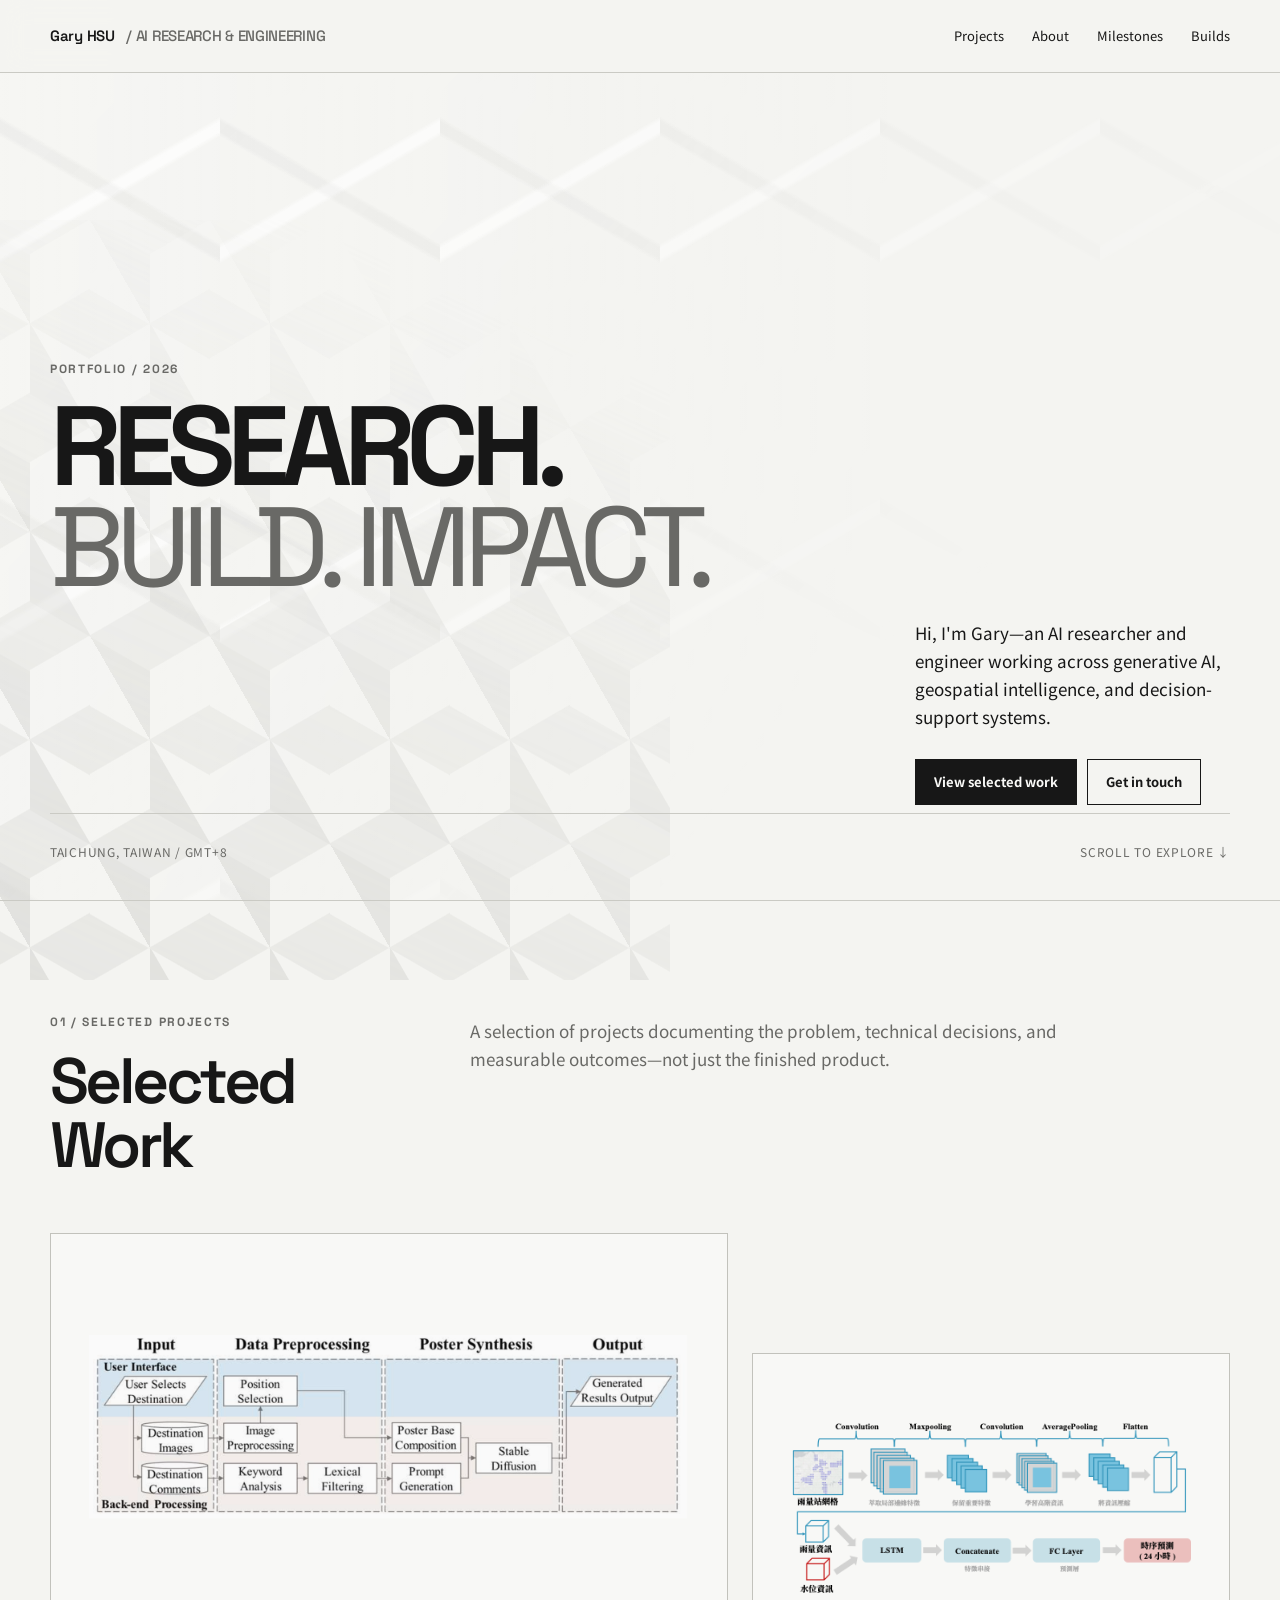
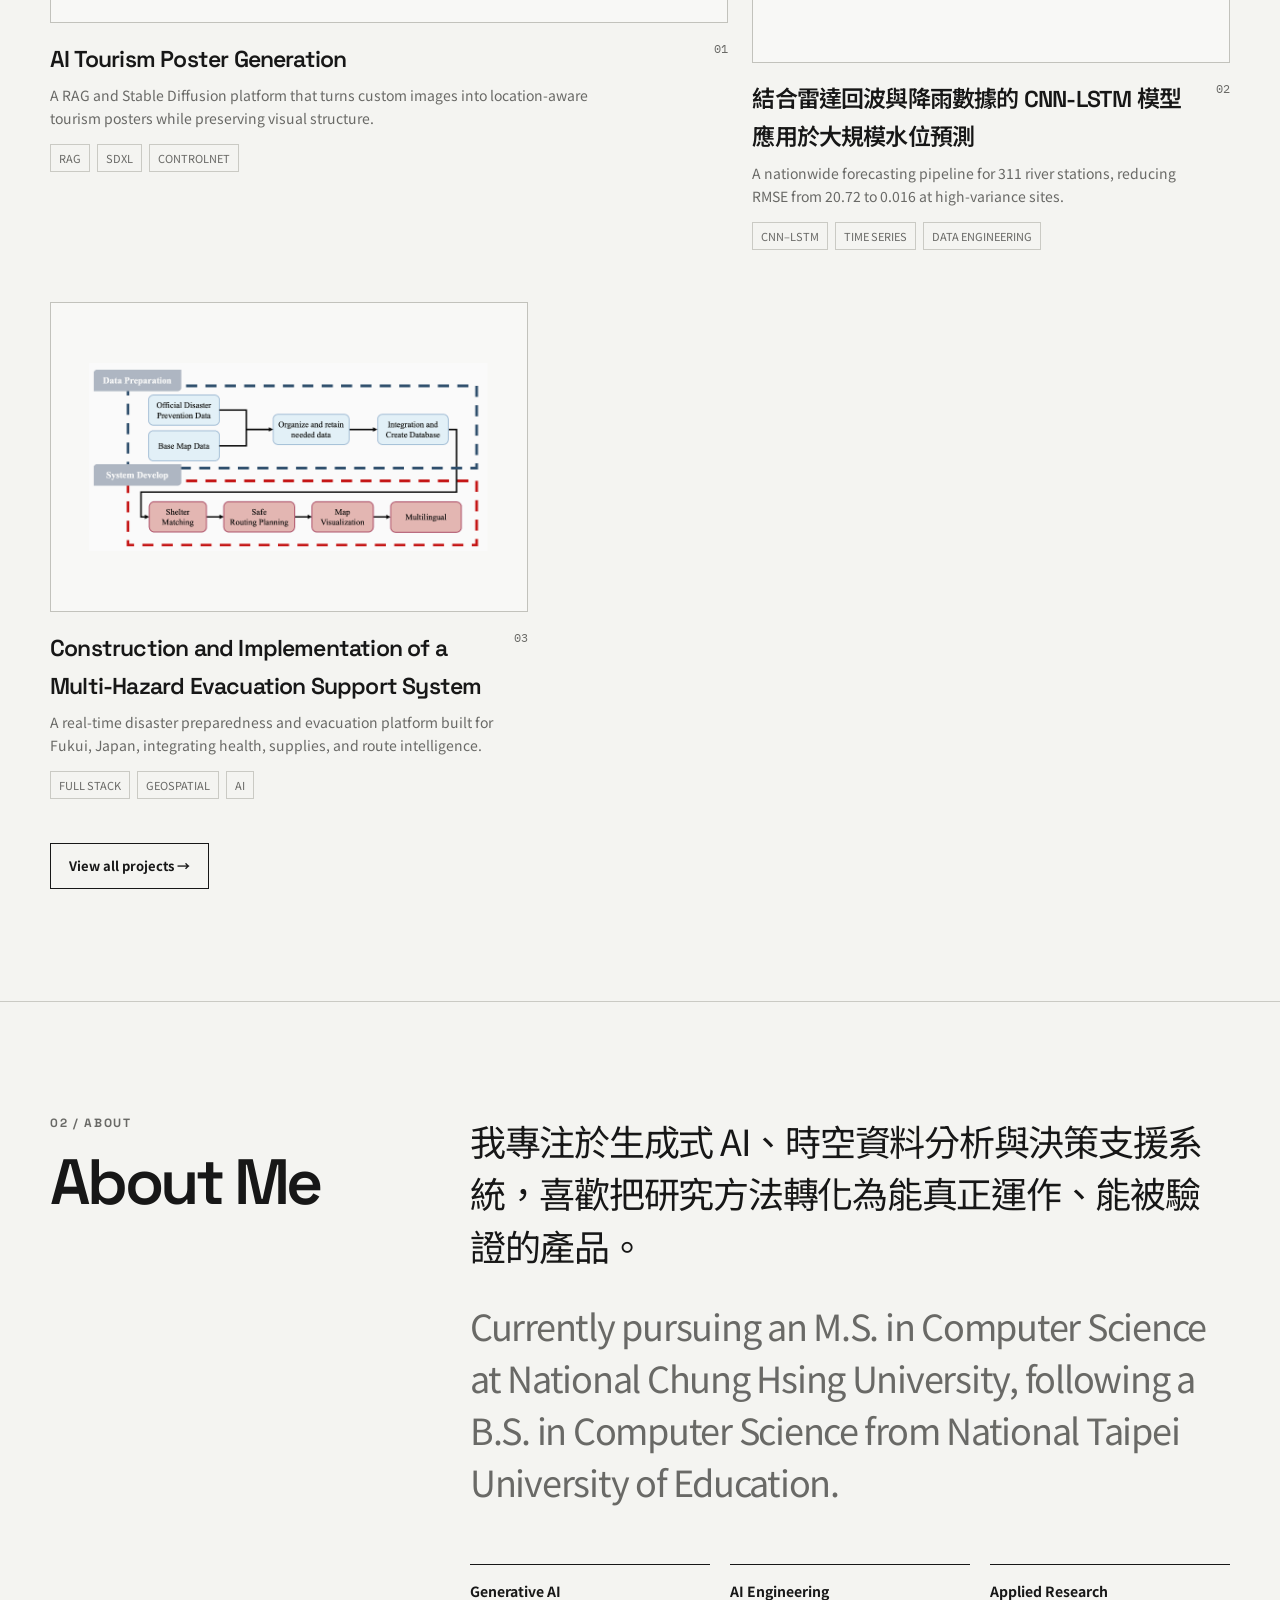
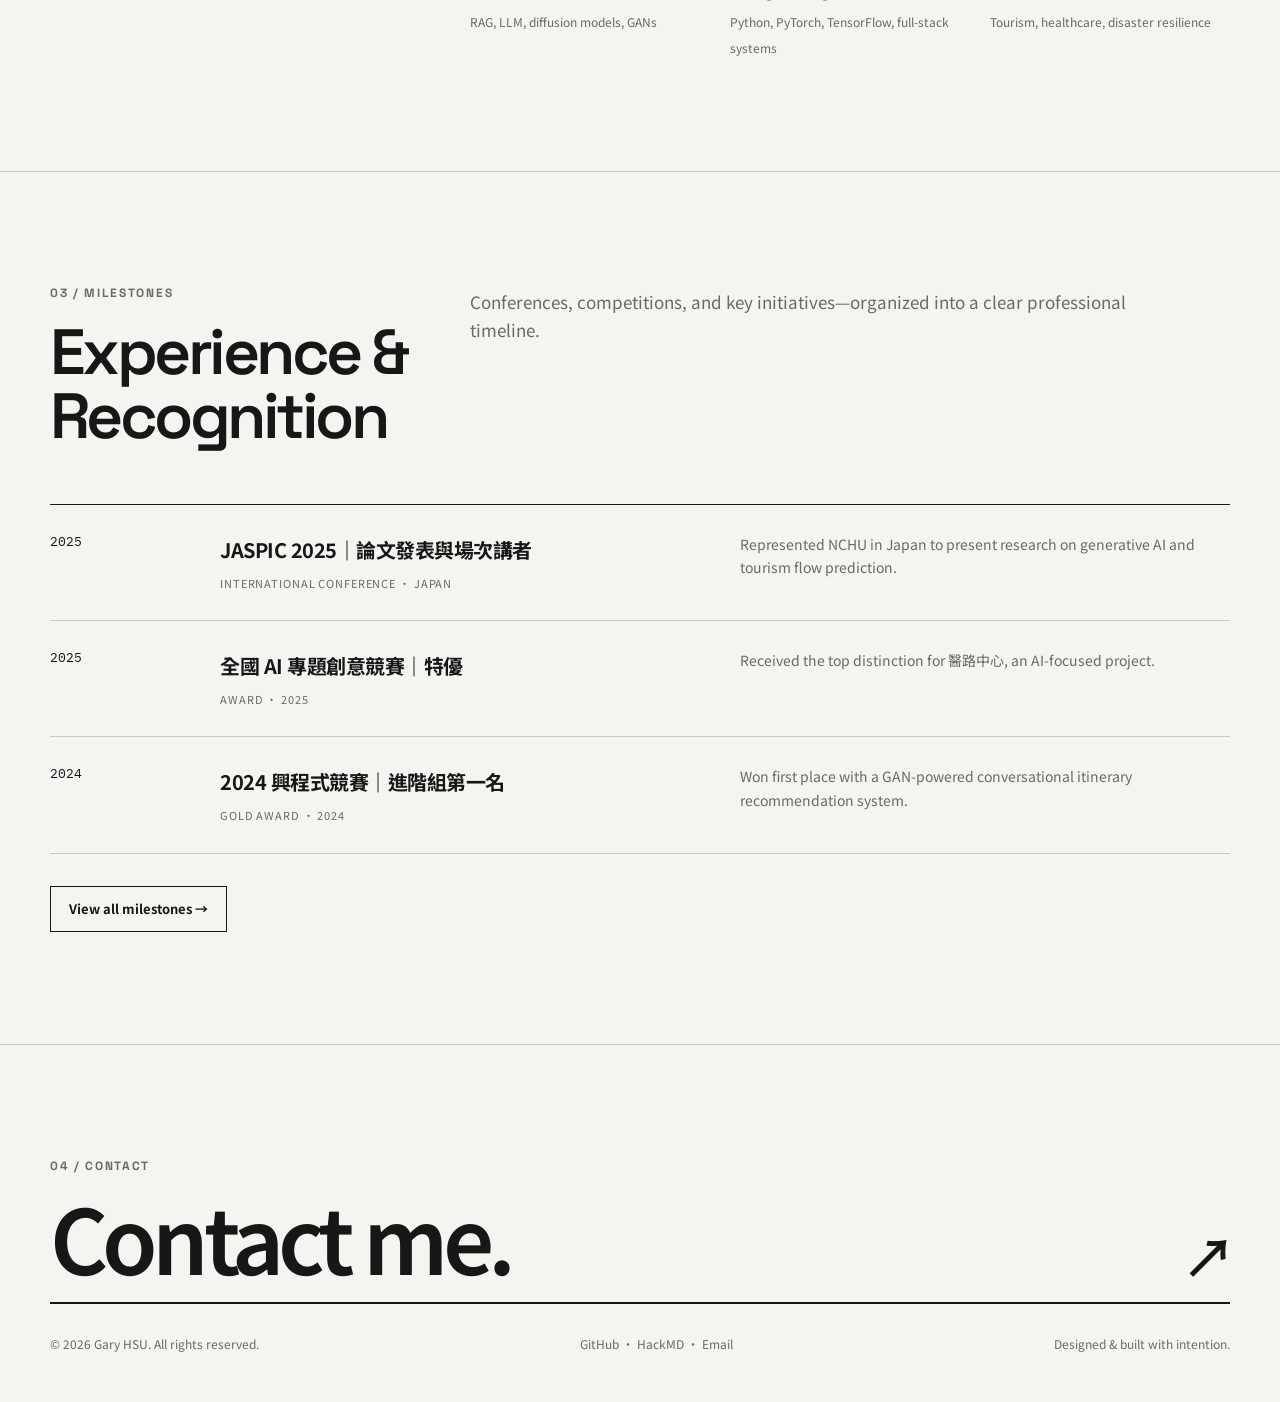
==== index.html @ 5a9504da "feat: 新增 Builds 頁面,收錄 resume-jd-checker Claude Skill" ====
<!doctype html>
<html lang="en">
<head>
  <meta charset="UTF-8">
  <meta name="viewport" content="width=device-width, initial-scale=1.0">
  <meta name="description" content="Gary HSU — AI research, full-stack systems, and selected work.">
  <title>Gary HSU — AI Research &amp; Engineering</title>
  <link rel="preconnect" href="https://fonts.googleapis.com">
  <link rel="preconnect" href="https://fonts.gstatic.com" crossorigin>
  <link href="https://fonts.googleapis.com/css2?family=IBM+Plex+Mono:wght@400;500&amp;family=Noto+Sans+TC:wght@400;500;600&amp;family=Space+Grotesk:wght@400;500;600&amp;display=swap" rel="stylesheet">
  <style>
    :root {
      --paper: #f4f4f1;
      --ink: #171717;
      --muted: #696966;
      --line: #cacac4;
      --panel: #e9e9e5;
      --white: #fafaf8;
      --max: 1180px;
    }

    * { box-sizing: border-box; }
    html { scroll-behavior: smooth; }
    body {
      margin: 0;
      background: var(--paper);
      color: var(--ink);
      font-family: "Noto Sans TC", "PingFang TC", "Microsoft JhengHei", sans-serif;
      font-size: 16px;
      line-height: 1.65;
    }
    body::before {
      content: "";
      position: fixed;
      inset: 0;
      z-index: -2;
      pointer-events: none;
      background:
        linear-gradient(30deg, transparent 48%, rgba(30,30,30,.035) 49%, rgba(30,30,30,.035) 51%, transparent 52%) 0 0 / 220px 380px,
        linear-gradient(150deg, transparent 48%, rgba(255,255,255,.7) 49%, rgba(255,255,255,.7) 51%, transparent 52%) 0 0 / 220px 380px,
        linear-gradient(90deg, rgba(255,255,255,.2), transparent 70%);
      mask-image: linear-gradient(135deg, #000 0%, rgba(0,0,0,.8) 35%, transparent 72%);
    }
    body::after {
      content: "";
      position: fixed;
      z-index: -1;
      left: -90px;
      bottom: -80px;
      width: min(62vw, 760px);
      aspect-ratio: 1;
      pointer-events: none;
      opacity: .45;
      background:
        linear-gradient(30deg, #d8d8d4 12%, transparent 12.5%, transparent 87%, #d8d8d4 87.5%, #d8d8d4),
        linear-gradient(150deg, #d8d8d4 12%, transparent 12.5%, transparent 87%, #d8d8d4 87.5%, #d8d8d4),
        linear-gradient(30deg, #d8d8d4 12%, transparent 12.5%, transparent 87%, #d8d8d4 87.5%, #d8d8d4),
        linear-gradient(150deg, #d8d8d4 12%, transparent 12.5%, transparent 87%, #d8d8d4 87.5%, #d8d8d4),
        linear-gradient(60deg, #c8c8c4 25%, transparent 25.5%, transparent 75%, #c8c8c4 75%, #c8c8c4);
      background-position: 0 0, 0 0, 60px 104px, 60px 104px, 0 0;
      background-size: 120px 208px;
      filter: blur(.2px);
      mask-image: linear-gradient(25deg, #000, rgba(0,0,0,.45) 55%, transparent 85%);
    }
    a { color: inherit; text-decoration: none; }
    button { font: inherit; }
    ::selection { color: var(--white); background: var(--ink); }

    .shell { width: min(calc(100% - 48px), var(--max)); margin-inline: auto; }
    .eyebrow {
      margin: 0 0 16px;
      color: var(--muted);
      font-size: 12px;
      font-weight: 700;
      letter-spacing: .14em;
      text-transform: uppercase;
      font-family: "Space Grotesk", "Noto Sans TC", sans-serif;
    }
    .en { color: var(--muted); }

    header {
      position: sticky;
      top: 0;
      z-index: 20;
      border-bottom: 1px solid var(--line);
      background: color-mix(in srgb, var(--paper) 90%, transparent);
      backdrop-filter: blur(14px);
    }
    nav {
      min-height: 72px;
      display: flex;
      align-items: center;
      justify-content: space-between;
      gap: 28px;
    }
    .brand { font-family: "Space Grotesk", sans-serif; font-size: 15px; font-weight: 600; letter-spacing: -.02em; }
    .brand span { margin-left: 8px; color: var(--muted); font-weight: 500; }
    .nav-links { display: flex; align-items: center; gap: 28px; font-size: 13px; }
    .nav-links a { position: relative; }
    .nav-links a::after {
      content: "";
      position: absolute;
      right: 0;
      bottom: -5px;
      left: 0;
      height: 1px;
      background: var(--ink);
      transform: scaleX(0);
      transform-origin: right;
      transition: transform .25s ease;
    }
    .nav-links a:hover::after { transform: scaleX(1); transform-origin: left; }
    .hero {
      min-height: calc(100vh - 73px);
      padding-block: 72px 38px;
      display: grid;
      grid-template-rows: 1fr auto;
    }
    .hero-main {
      display: grid;
      grid-template-columns: minmax(0, 1.65fr) minmax(260px, .65fr);
      align-items: center;
      gap: 64px;
    }
    h1 {
      max-width: 900px;
      margin: 0;
      font-size: clamp(56px, 8.8vw, 126px);
      font-weight: 650;
      letter-spacing: -.075em;
      line-height: .9;
      font-family: "Space Grotesk", sans-serif;
    }
    h1 span { display: block; color: var(--muted); font-weight: 420; }
    .hero-note { align-self: end; padding-bottom: 8px; }
    .hero-note p { margin: 0 0 28px; font-size: 17px; }
    .actions { display: flex; flex-wrap: wrap; gap: 10px; }
    .button {
      display: inline-flex;
      align-items: center;
      justify-content: center;
      min-height: 46px;
      padding: 0 18px;
      border: 1px solid var(--ink);
      font-size: 13px;
      font-weight: 700;
      transition: .2s ease;
    }
    .button.primary { color: var(--white); background: var(--ink); }
    .button:hover { color: var(--ink); background: var(--white); }
    .hero-foot {
      display: flex;
      justify-content: space-between;
      padding-top: 28px;
      border-top: 1px solid var(--line);
      color: var(--muted);
      font-size: 12px;
      letter-spacing: .06em;
      text-transform: uppercase;
    }

    section { padding-block: 112px; border-top: 1px solid var(--line); }
    .section-head {
      display: grid;
      grid-template-columns: 1fr 2fr;
      gap: 40px;
      margin-bottom: 56px;
    }
    h2 { margin: 0; font-family: "Space Grotesk", "Noto Sans TC", sans-serif; font-size: clamp(35px, 5vw, 64px); font-weight: 600; letter-spacing: -.055em; line-height: 1; }
    .section-lead { max-width: 680px; margin: 4px 0 0; color: var(--muted); font-size: 17px; }

    .projects { display: grid; grid-template-columns: repeat(12, 1fr); gap: 52px 24px; }
    .project { grid-column: span 7; }
    .project:nth-child(2), .project:nth-child(3) { grid-column: span 5; }
    .project:nth-child(2) { margin-top: 120px; }
    .visual {
      position: relative;
      min-height: 390px;
      overflow: hidden;
      border: 1px solid #c2c2bc;
      background: var(--panel);
    }
    .project:nth-child(2) .visual, .project:nth-child(3) .visual { min-height: 310px; }
    .visual::before, .visual::after { content: ""; position: absolute; }
    .visual.project-image { display: grid; place-items: center; padding: clamp(18px, 3vw, 42px); background: #f8f8f6; }
    .visual.project-image::before, .visual.project-image::after { content: none; }
    .visual.project-image img { display: block; width: 100%; height: 100%; max-height: 340px; object-fit: contain; filter: saturate(.72) contrast(.96); transition: transform .35s ease; }
    .project:hover .visual.project-image img { transform: scale(1.018); }
    .system-map::before {
      width: 62%; height: 62%; left: 19%; top: 19%;
      border: 1px solid #92928d; border-radius: 50%;
      box-shadow: 0 0 0 36px var(--panel), 0 0 0 37px #b4b4af, 0 0 0 74px var(--panel), 0 0 0 75px #c7c7c2;
    }
    .system-map::after { width: 9px; height: 9px; left: 49%; top: 49%; border-radius: 50%; background: var(--ink); }
    .data-grid { background-image: linear-gradient(#d0d0cb 1px, transparent 1px), linear-gradient(90deg, #d0d0cb 1px, transparent 1px); background-size: 32px 32px; }
    .data-grid::before { inset: 18% 13%; border: 1px solid var(--ink); background: rgba(244,244,241,.8); }
    .data-grid::after { left: 24%; right: 24%; top: 42%; height: 22%; border-top: 3px solid var(--ink); border-bottom: 1px solid var(--ink); transform: skewY(-8deg); }
    .terminal::before { inset: 12%; border: 1px solid #8c8c88; background: #222; box-shadow: 18px 18px 0 #bcbcb7; }
    .terminal::after { content: "> deploy --production\A ✓ build complete\A ✓ system healthy"; white-space: pre; left: 19%; top: 27%; color: #deded8; font: 14px/2 monospace; }
    .project-meta { display: flex; justify-content: space-between; gap: 20px; margin-top: 18px; }
    .project h3 { margin: 0 0 5px; font-family: "Space Grotesk", "Noto Sans TC", sans-serif; font-size: 23px; font-weight: 600; letter-spacing: -.035em; }
    .project p { max-width: 590px; margin: 0; color: var(--muted); font-size: 14px; }
    .number { color: var(--muted); font: 12px "IBM Plex Mono", monospace; }
    .tags { display: flex; flex-wrap: wrap; gap: 7px; margin-top: 14px; }
    .tag { padding: 4px 8px; border: 1px solid var(--line); color: var(--muted); font-size: 11px; }

    .about-grid { display: grid; grid-template-columns: 1fr 2fr; gap: 40px; }
    .about-copy { max-width: 760px; font-size: clamp(22px, 3vw, 36px); letter-spacing: -.035em; line-height: 1.45; }
    .about-copy p { margin: 0 0 28px; }
    .facts { display: grid; grid-template-columns: repeat(3, 1fr); gap: 20px; margin-top: 56px; }
    .fact { padding-top: 15px; border-top: 1px solid var(--ink); }
    .fact strong { display: block; margin-bottom: 4px; font-size: 14px; }
    .fact span { color: var(--muted); font-size: 12px; }

    .timeline { border-top: 1px solid var(--ink); }
    .event {
      display: grid;
      grid-template-columns: 140px 1fr 1fr;
      gap: 30px;
      padding-block: 28px;
      border-bottom: 1px solid var(--line);
    }
    .event time { font: 13px "IBM Plex Mono", monospace; }
    .event h3 { margin: 0; font-size: 20px; letter-spacing: -.025em; }
    .event p { margin: 0; color: var(--muted); font-size: 14px; }
    .event .type { display: block; margin-top: 8px; color: var(--muted); font-size: 11px; letter-spacing: .08em; text-transform: uppercase; }

    .contact { padding-bottom: 48px; }
    .contact-link {
      display: flex;
      align-items: end;
      justify-content: space-between;
      padding-bottom: 20px;
      border-bottom: 2px solid var(--ink);
      font-size: clamp(34px, 7vw, 92px);
      font-weight: 600;
      letter-spacing: -.065em;
      line-height: 1;
    }
    .contact-link span:last-child { font-size: .6em; transition: transform .2s ease; }
    .contact-link:hover span:last-child { transform: translate(8px, -4px); }
    footer { display: flex; justify-content: space-between; gap: 20px; padding-top: 30px; color: var(--muted); font-size: 12px; }

    @media (max-width: 800px) {
      .shell { width: min(calc(100% - 32px), var(--max)); }
      nav { min-height: 62px; }
      .brand span, .nav-links a { display: none; }
      .hero { min-height: calc(100svh - 63px); padding-block: 54px 24px; }
      .hero-main, .section-head, .about-grid { grid-template-columns: 1fr; }
      .hero-main { align-content: center; gap: 54px; }
      h1 { font-size: clamp(52px, 19vw, 82px); }
      .hero-note { max-width: 450px; }
      section { padding-block: 78px; }
      .section-head { gap: 22px; margin-bottom: 40px; }
      .projects { gap: 46px; }
      .project, .project:nth-child(2), .project:nth-child(3) { grid-column: span 12; margin-top: 0; }
      .visual, .project:nth-child(2) .visual, .project:nth-child(3) .visual { min-height: 280px; }
      .facts { grid-template-columns: 1fr; }
      .event { grid-template-columns: 80px 1fr; }
      .event p { grid-column: 2; }
      footer { flex-direction: column; }
    }

    @media (prefers-reduced-motion: reduce) { html { scroll-behavior: auto; } * { transition: none !important; } }
  </style>
</head>
<body>
  <header>
    <nav class="shell" aria-label="Main navigation">
      <a class="brand" href="#top">Gary HSU <span>/ AI RESEARCH &amp; ENGINEERING</span></a>
      <div class="nav-links">
        <a href="projects.html">Projects</a>
        <a href="#about">About</a>
        <a href="milestones.html">Milestones</a>
        <a href="builds.html">Builds</a>
      </div>
    </nav>
  </header>

  <main id="top">
    <div class="hero shell">
      <div class="hero-main">
        <div>
          <p class="eyebrow">Portfolio / 2026</p>
          <h1>RESEARCH.<span>BUILD. IMPACT.</span></h1>
        </div>
        <div class="hero-note">
          <p>Hi, I'm Gary—an AI researcher and engineer working across generative AI, geospatial intelligence, and decision-support systems.</p>
          <div class="actions">
            <a class="button primary" href="#work">View selected work</a>
            <a class="button" href="#contact">Get in touch</a>
          </div>
        </div>
      </div>
      <div class="hero-foot">
        <span>Taichung, Taiwan / GMT+8</span>
        <span>Scroll to explore ↓</span>
      </div>
    </div>

    <section id="work">
      <div class="shell">
        <div class="section-head">
          <div>
            <p class="eyebrow">01 / Selected projects</p>
            <h2>Selected Work</h2>
          </div>
          <p class="section-lead">A selection of projects documenting the problem, technical decisions, and measurable outcomes—not just the finished product.</p>
        </div>

        <div class="projects">
          <article class="project">
            <div class="visual project-image"><img src="assets/projects/tourism-poster-pipeline.png" alt="Tourism poster generation system pipeline" loading="lazy"></div>
            <div class="project-meta">
              <div>
                <h3>AI Tourism Poster Generation</h3>
                <p>A RAG and Stable Diffusion platform that turns custom images into location-aware tourism posters while preserving visual structure.</p>
                <div class="tags"><span class="tag">RAG</span><span class="tag">SDXL</span><span class="tag">CONTROLNET</span></div>
              </div>
              <span class="number">01</span>
            </div>
          </article>

          <article class="project">
            <div class="visual project-image"><img src="assets/projects/water-level-cnn-lstm.png" alt="CNN-LSTM water-level forecasting architecture" loading="lazy"></div>
            <div class="project-meta">
              <div>
                <h3>結合雷達回波與降雨數據的 CNN-LSTM 模型應用於大規模水位預測</h3>
                <p>A nationwide forecasting pipeline for 311 river stations, reducing RMSE from 20.72 to 0.016 at high-variance sites.</p>
                <div class="tags"><span class="tag">CNN–LSTM</span><span class="tag">TIME SERIES</span><span class="tag">DATA ENGINEERING</span></div>
              </div>
              <span class="number">02</span>
            </div>
          </article>

          <article class="project">
            <div class="visual project-image"><img src="assets/projects/evacuation-support-system.png" alt="Multi-hazard evacuation support system workflow" loading="lazy"></div>
            <div class="project-meta">
              <div>
                <h3>Construction and Implementation of a Multi-Hazard Evacuation Support System</h3>
                <p>A real-time disaster preparedness and evacuation platform built for Fukui, Japan, integrating health, supplies, and route intelligence.</p>
                <div class="tags"><span class="tag">FULL STACK</span><span class="tag">GEOSPATIAL</span><span class="tag">AI</span></div>
              </div>
              <span class="number">03</span>
            </div>
          </article>
        </div>
        <div class="actions" style="margin-top: 44px">
          <a class="button" href="projects.html">View all projects →</a>
        </div>
      </div>
    </section>

    <section id="about">
      <div class="shell about-grid">
        <div>
          <p class="eyebrow">02 / About</p>
          <h2>About Me</h2>
        </div>
        <div>
          <div class="about-copy">
            <p>我專注於生成式 AI、時空資料分析與決策支援系統，喜歡把研究方法轉化為能真正運作、能被驗證的產品。</p>
            <p class="en">Currently pursuing an M.S. in Computer Science at National Chung Hsing University, following a B.S. in Computer Science from National Taipei University of Education.</p>
          </div>
          <div class="facts">
            <div class="fact"><strong>Generative AI</strong><span>RAG, LLM, diffusion models, GANs</span></div>
            <div class="fact"><strong>AI Engineering</strong><span>Python, PyTorch, TensorFlow, full-stack systems</span></div>
            <div class="fact"><strong>Applied Research</strong><span>Tourism, healthcare, disaster resilience</span></div>
          </div>
        </div>
      </div>
    </section>

    <section id="experience">
      <div class="shell">
        <div class="section-head">
          <div><p class="eyebrow">03 / Milestones</p><h2>Experience &amp; Recognition</h2></div>
          <p class="section-lead">Conferences, competitions, and key initiatives—organized into a clear professional timeline.</p>
        </div>
        <div class="timeline">
          <article class="event">
            <time>2025</time>
            <div><h3>JASPIC 2025｜論文發表與場次講者</h3><span class="type">International conference · Japan</span></div>
            <p>Represented NCHU in Japan to present research on generative AI and tourism flow prediction.</p>
          </article>
          <article class="event">
            <time>2025</time>
            <div><h3>全國 AI 專題創意競賽｜特優</h3><span class="type">Award · 2025</span></div>
            <p>Received the top distinction for 醫路中心, an AI-focused project.</p>
          </article>
          <article class="event">
            <time>2024</time>
            <div><h3>2024 興程式競賽｜進階組第一名</h3><span class="type">Gold award · 2024</span></div>
            <p>Won first place with a GAN-powered conversational itinerary recommendation system.</p>
          </article>
        </div>
        <div class="actions" style="margin-top: 32px">
          <a class="button" href="milestones.html">View all milestones →</a>
        </div>
      </div>
    </section>

    <section class="contact" id="contact">
      <div class="shell">
        <p class="eyebrow">04 / Contact</p>
        <a class="contact-link" href="mailto:a8619537@gmail.com"><span>Contact me.</span><span>↗</span></a>
        <footer>
          <span>© 2026 Gary HSU. All rights reserved.</span>
          <span><a href="https://github.com/gary2376">GitHub</a> · <a href="https://hackmd.io/@4NvnI3uPRPug4EIEKcCtfw">HackMD</a> · <a href="mailto:a8619537@gmail.com">Email</a></span>
          <span>Designed &amp; built with intention.</span>
        </footer>
      </div>
    </section>
  </main>

</body>
</html>
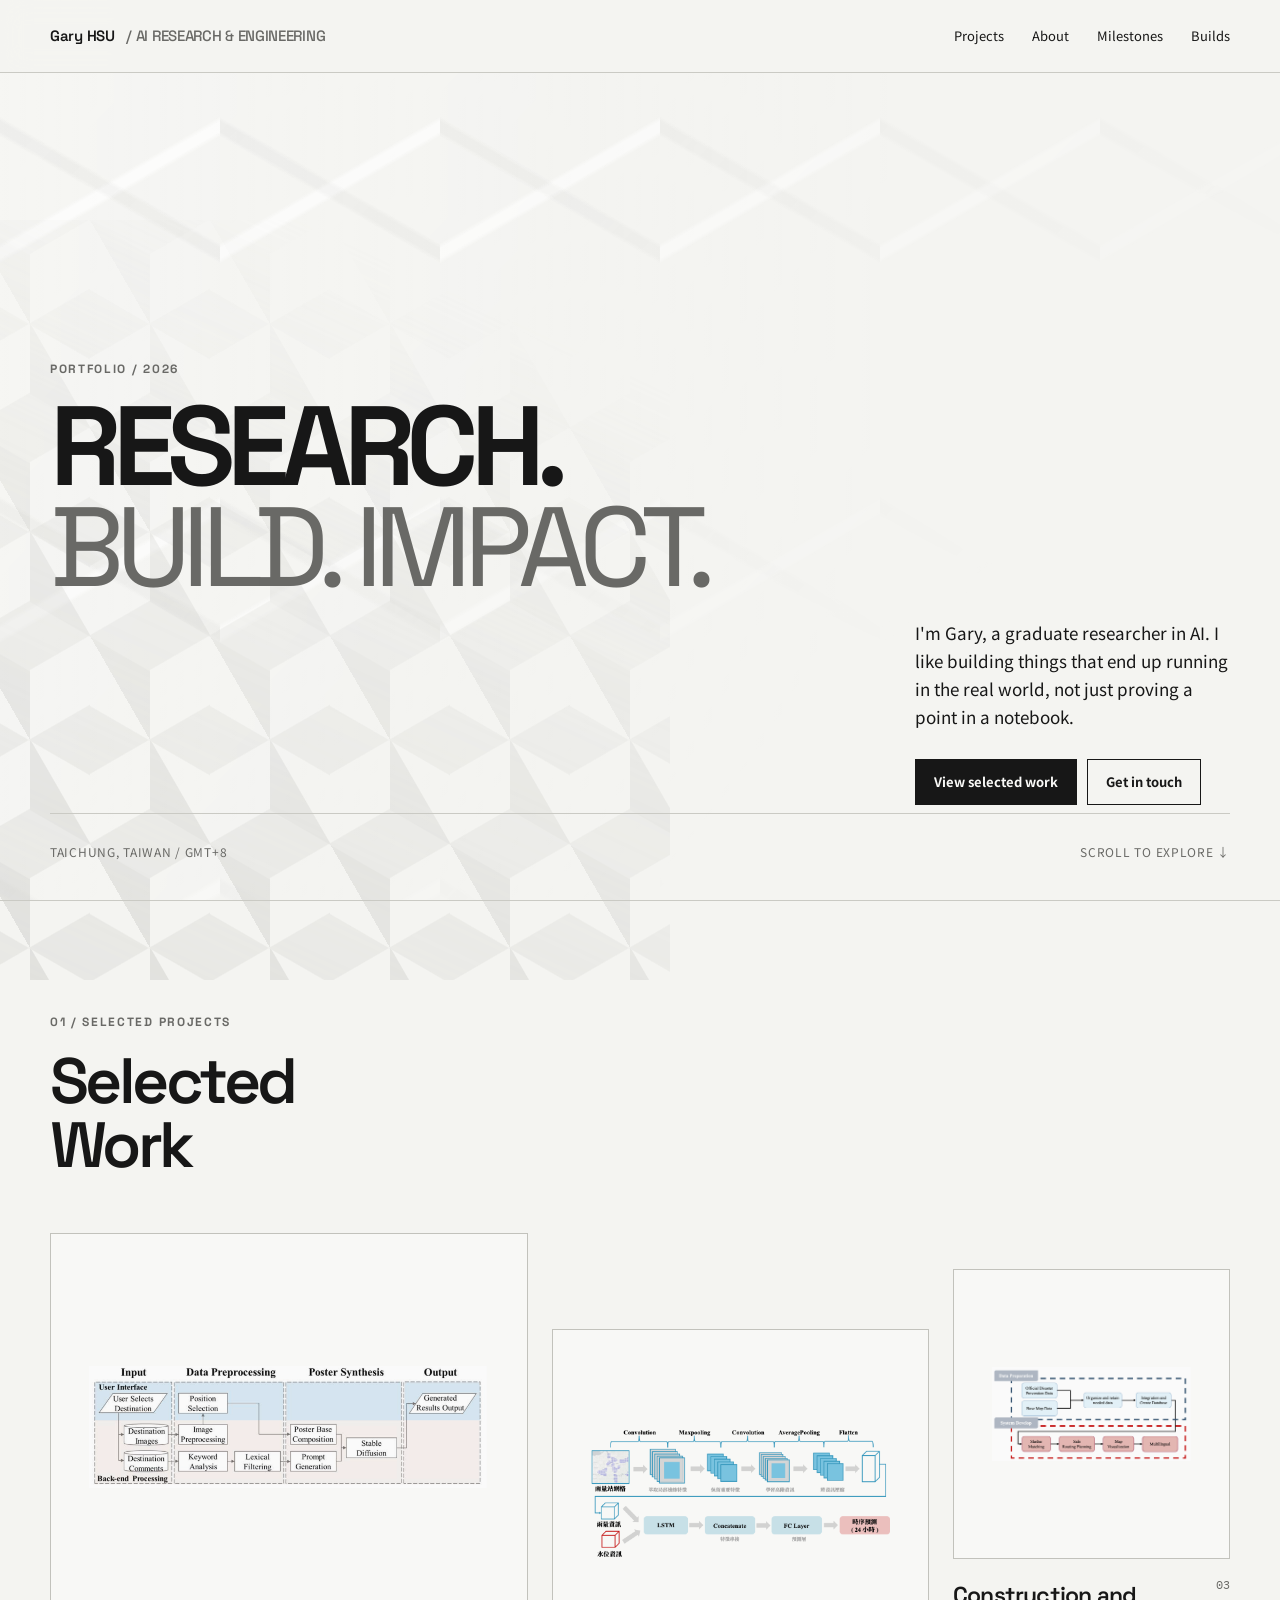
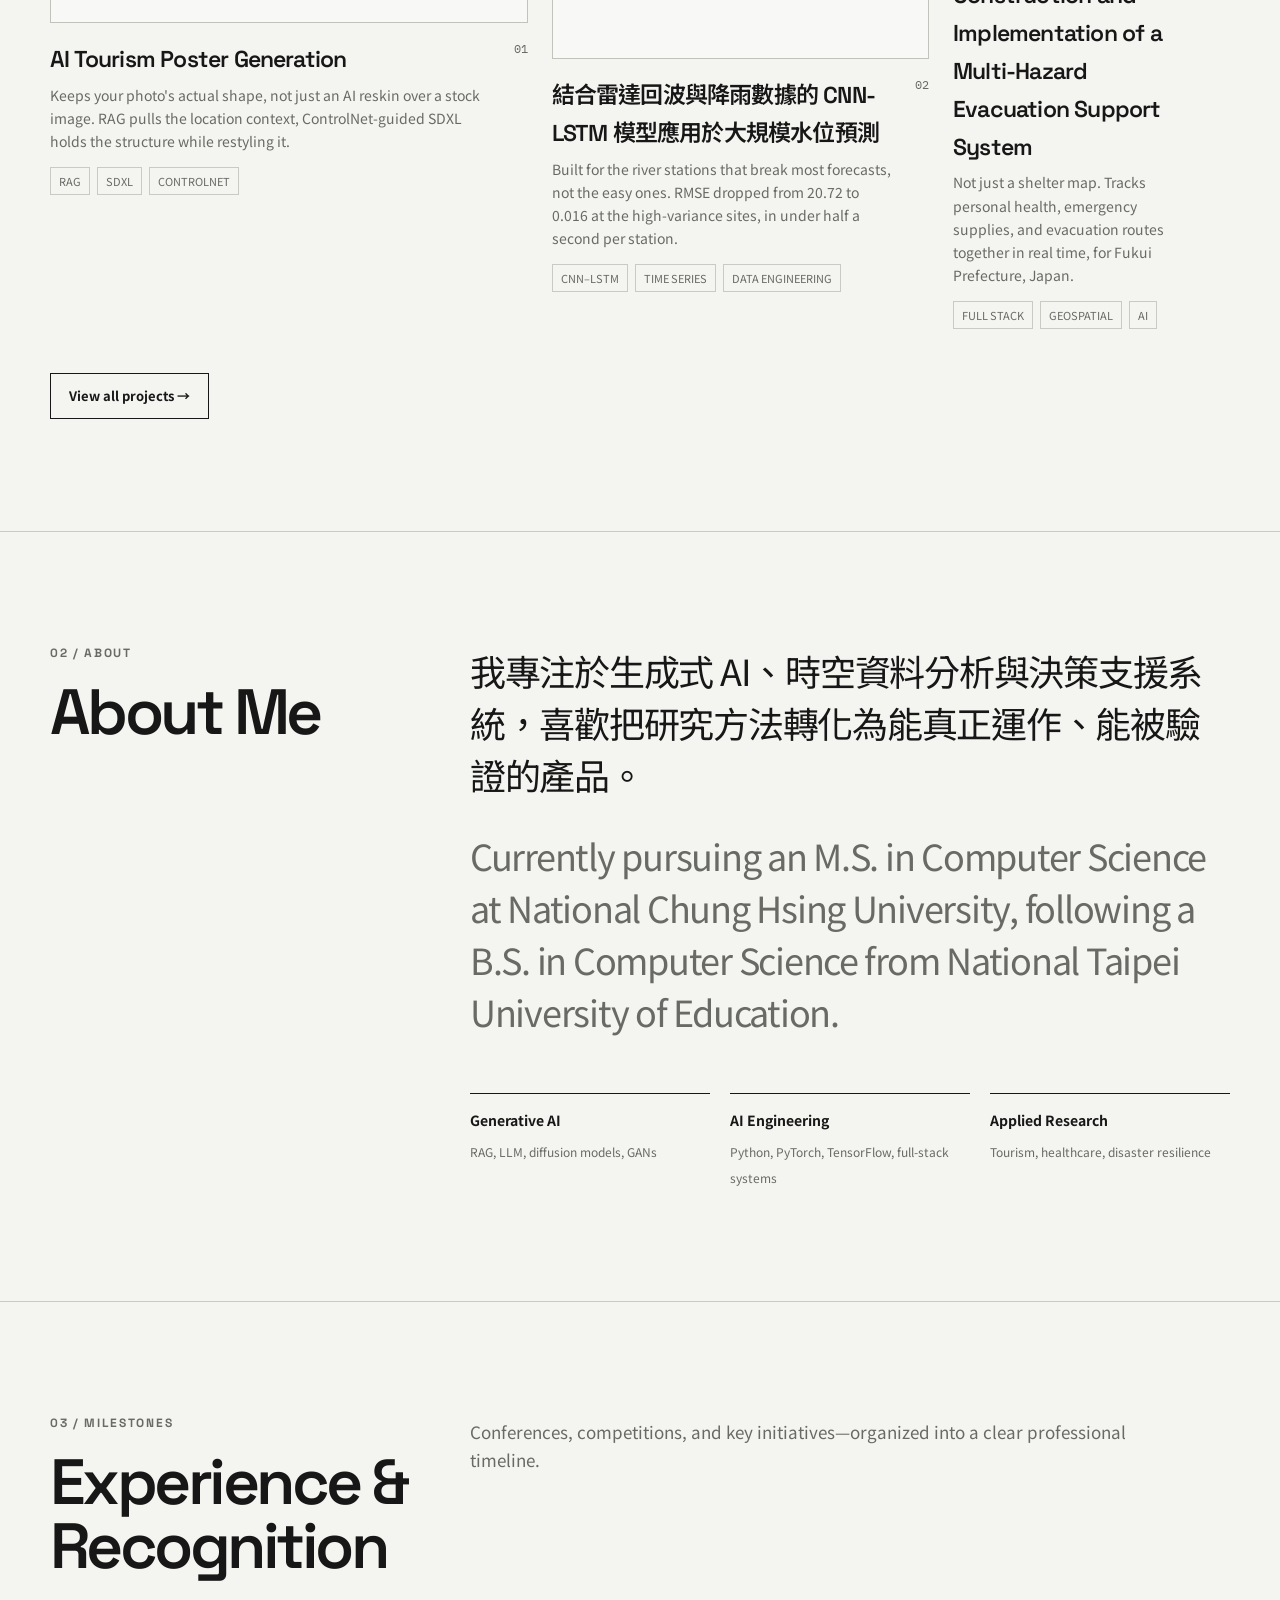
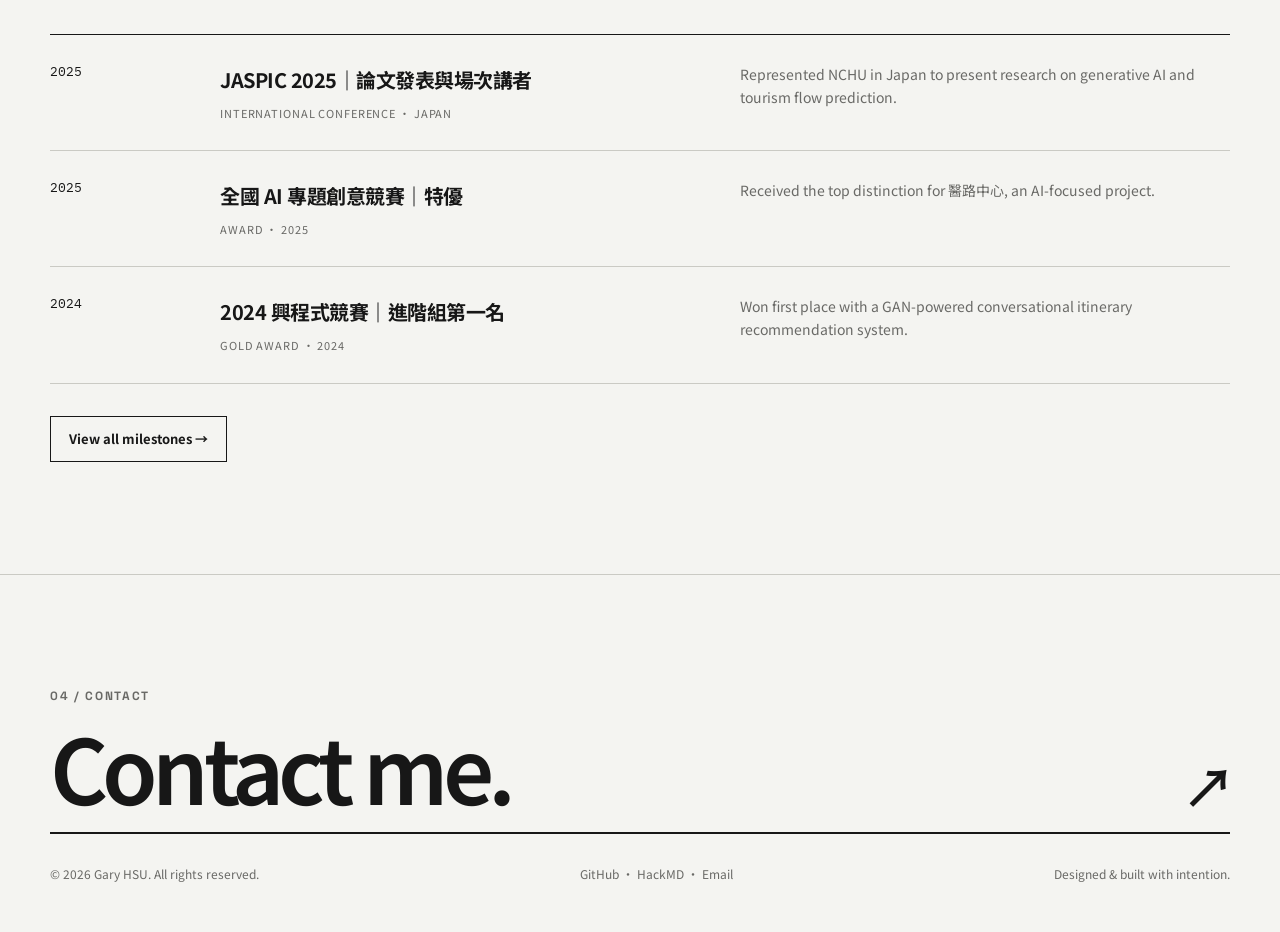
==== commit 86515861: "Fix Selected Work grid stagger math, mobile horizontal overflow, WeatherLLM layout, and reduce AI-ge" ====
--- a/index.html
+++ b/index.html
@@ -169,10 +169,10 @@
     h2 { margin: 0; font-family: "Space Grotesk", "Noto Sans TC", sans-serif; font-size: clamp(35px, 5vw, 64px); font-weight: 600; letter-spacing: -.055em; line-height: 1; }
     .section-lead { max-width: 680px; margin: 4px 0 0; color: var(--muted); font-size: 17px; }
 
-    .projects { display: grid; grid-template-columns: repeat(12, 1fr); gap: 52px 24px; }
-    .project { grid-column: span 7; }
-    .project:nth-child(2), .project:nth-child(3) { grid-column: span 5; }
-    .project:nth-child(2) { margin-top: 120px; }
+    .projects { display: grid; grid-template-columns: repeat(12, minmax(0, 1fr)); gap: 52px 24px; }
+    .project { grid-column: span 5; min-width: 0; }
+    .project:nth-child(2) { grid-column: span 4; margin-top: 96px; }
+    .project:nth-child(3) { grid-column: span 3; margin-top: 36px; }
     .visual {
       position: relative;
       min-height: 390px;
@@ -180,7 +180,8 @@
       border: 1px solid #c2c2bc;
       background: var(--panel);
     }
-    .project:nth-child(2) .visual, .project:nth-child(3) .visual { min-height: 310px; }
+    .project:nth-child(2) .visual { min-height: 330px; }
+    .project:nth-child(3) .visual { min-height: 290px; }
     .visual::before, .visual::after { content: ""; position: absolute; }
     .visual.project-image { display: grid; place-items: center; padding: clamp(18px, 3vw, 42px); background: #f8f8f6; }
     .visual.project-image::before, .visual.project-image::after { content: none; }
@@ -252,8 +253,8 @@
       .hero-note { max-width: 450px; }
       section { padding-block: 78px; }
       .section-head { gap: 22px; margin-bottom: 40px; }
-      .projects { gap: 46px; }
-      .project, .project:nth-child(2), .project:nth-child(3) { grid-column: span 12; margin-top: 0; }
+      .projects { grid-template-columns: 1fr; gap: 46px; }
+      .project, .project:nth-child(2), .project:nth-child(3) { grid-column: 1; margin-top: 0; }
       .visual, .project:nth-child(2) .visual, .project:nth-child(3) .visual { min-height: 280px; }
       .facts { grid-template-columns: 1fr; }
       .event { grid-template-columns: 80px 1fr; }
@@ -285,7 +286,7 @@
           <h1>RESEARCH.<span>BUILD. IMPACT.</span></h1>
         </div>
         <div class="hero-note">
-          <p>Hi, I'm Gary—an AI researcher and engineer working across generative AI, geospatial intelligence, and decision-support systems.</p>
+          <p>I'm Gary, a graduate researcher in AI. I like building things that end up running in the real world, not just proving a point in a notebook.</p>
           <div class="actions">
             <a class="button primary" href="#work">View selected work</a>
             <a class="button" href="#contact">Get in touch</a>
@@ -305,7 +306,6 @@
             <p class="eyebrow">01 / Selected projects</p>
             <h2>Selected Work</h2>
           </div>
-          <p class="section-lead">A selection of projects documenting the problem, technical decisions, and measurable outcomes—not just the finished product.</p>
         </div>
 
         <div class="projects">
@@ -314,7 +314,7 @@
             <div class="project-meta">
               <div>
                 <h3>AI Tourism Poster Generation</h3>
-                <p>A RAG and Stable Diffusion platform that turns custom images into location-aware tourism posters while preserving visual structure.</p>
+                <p>Keeps your photo's actual shape, not just an AI reskin over a stock image. RAG pulls the location context, ControlNet-guided SDXL holds the structure while restyling it.</p>
                 <div class="tags"><span class="tag">RAG</span><span class="tag">SDXL</span><span class="tag">CONTROLNET</span></div>
               </div>
               <span class="number">01</span>
@@ -326,7 +326,7 @@
             <div class="project-meta">
               <div>
                 <h3>結合雷達回波與降雨數據的 CNN-LSTM 模型應用於大規模水位預測</h3>
-                <p>A nationwide forecasting pipeline for 311 river stations, reducing RMSE from 20.72 to 0.016 at high-variance sites.</p>
+                <p>Built for the river stations that break most forecasts, not the easy ones. RMSE dropped from 20.72 to 0.016 at the high-variance sites, in under half a second per station.</p>
                 <div class="tags"><span class="tag">CNN–LSTM</span><span class="tag">TIME SERIES</span><span class="tag">DATA ENGINEERING</span></div>
               </div>
               <span class="number">02</span>
@@ -338,7 +338,7 @@
             <div class="project-meta">
               <div>
                 <h3>Construction and Implementation of a Multi-Hazard Evacuation Support System</h3>
-                <p>A real-time disaster preparedness and evacuation platform built for Fukui, Japan, integrating health, supplies, and route intelligence.</p>
+                <p>Not just a shelter map. Tracks personal health, emergency supplies, and evacuation routes together in real time, for Fukui Prefecture, Japan.</p>
                 <div class="tags"><span class="tag">FULL STACK</span><span class="tag">GEOSPATIAL</span><span class="tag">AI</span></div>
               </div>
               <span class="number">03</span>
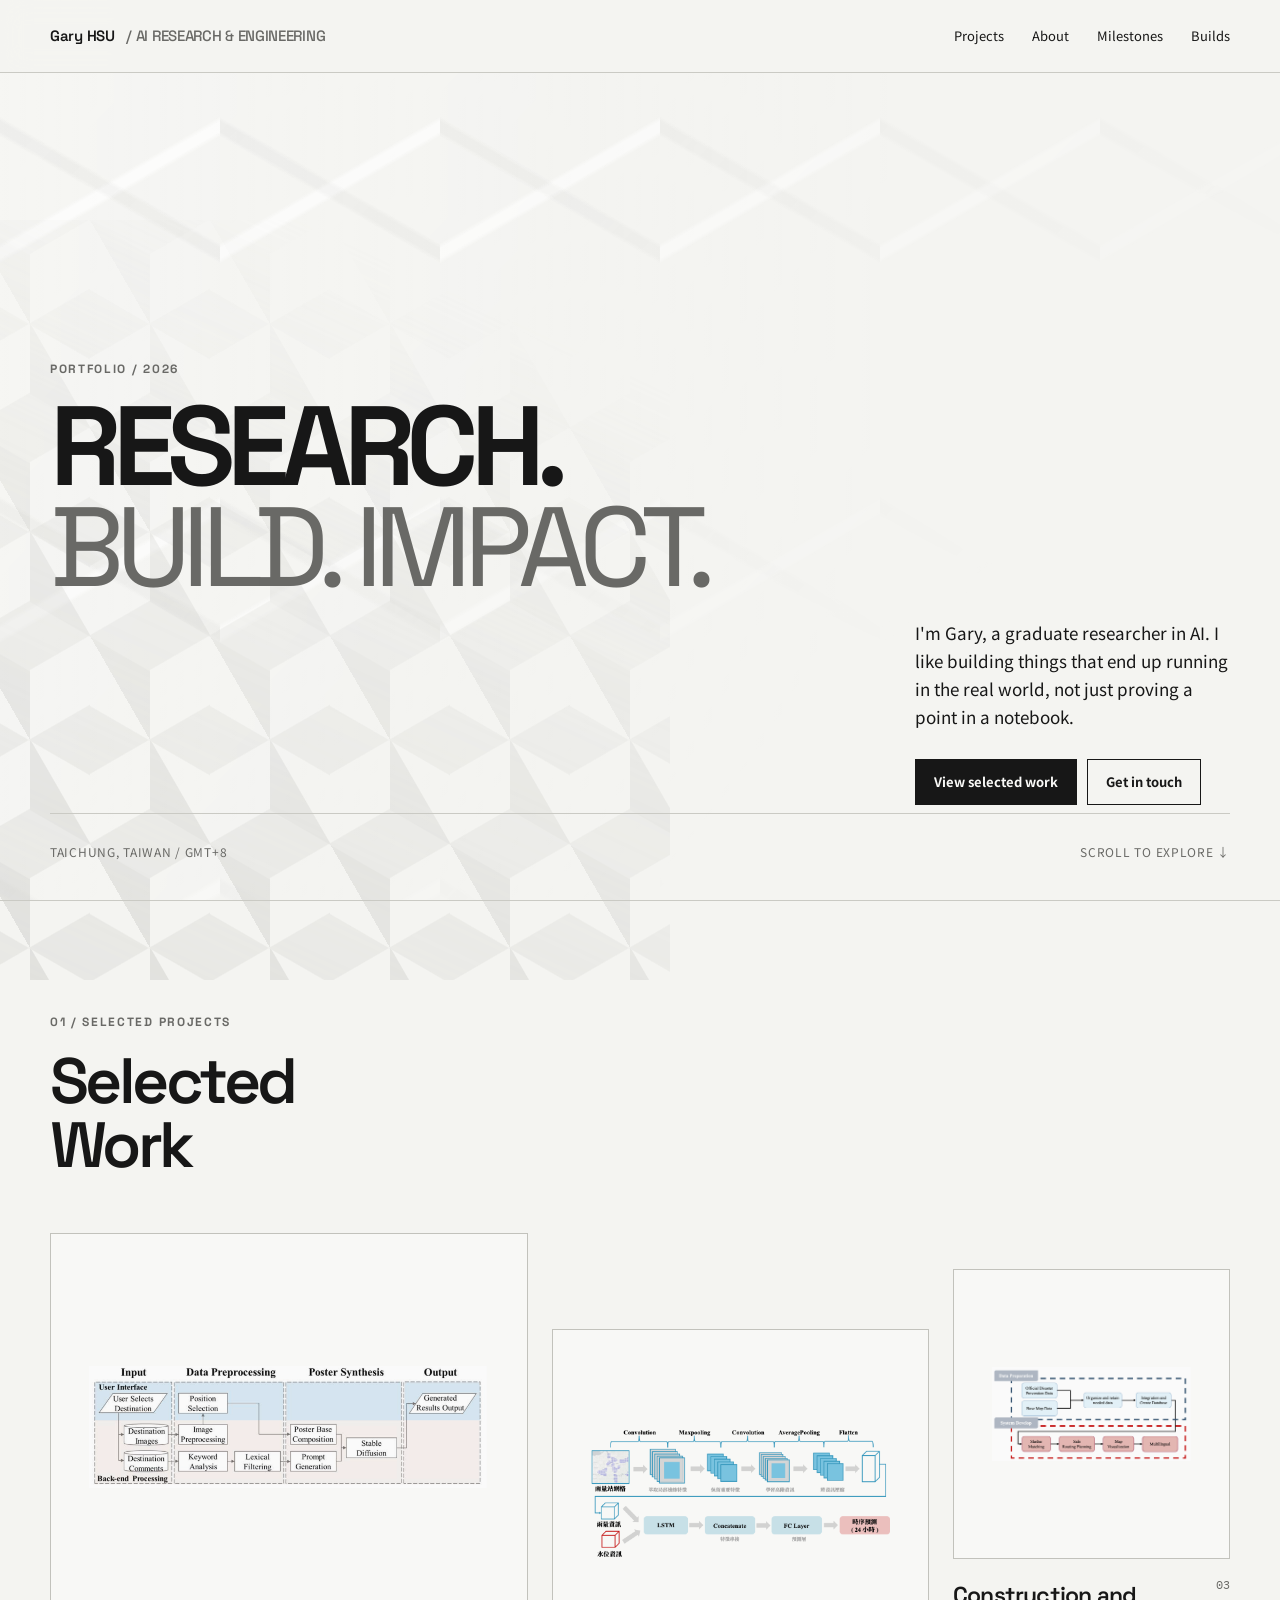
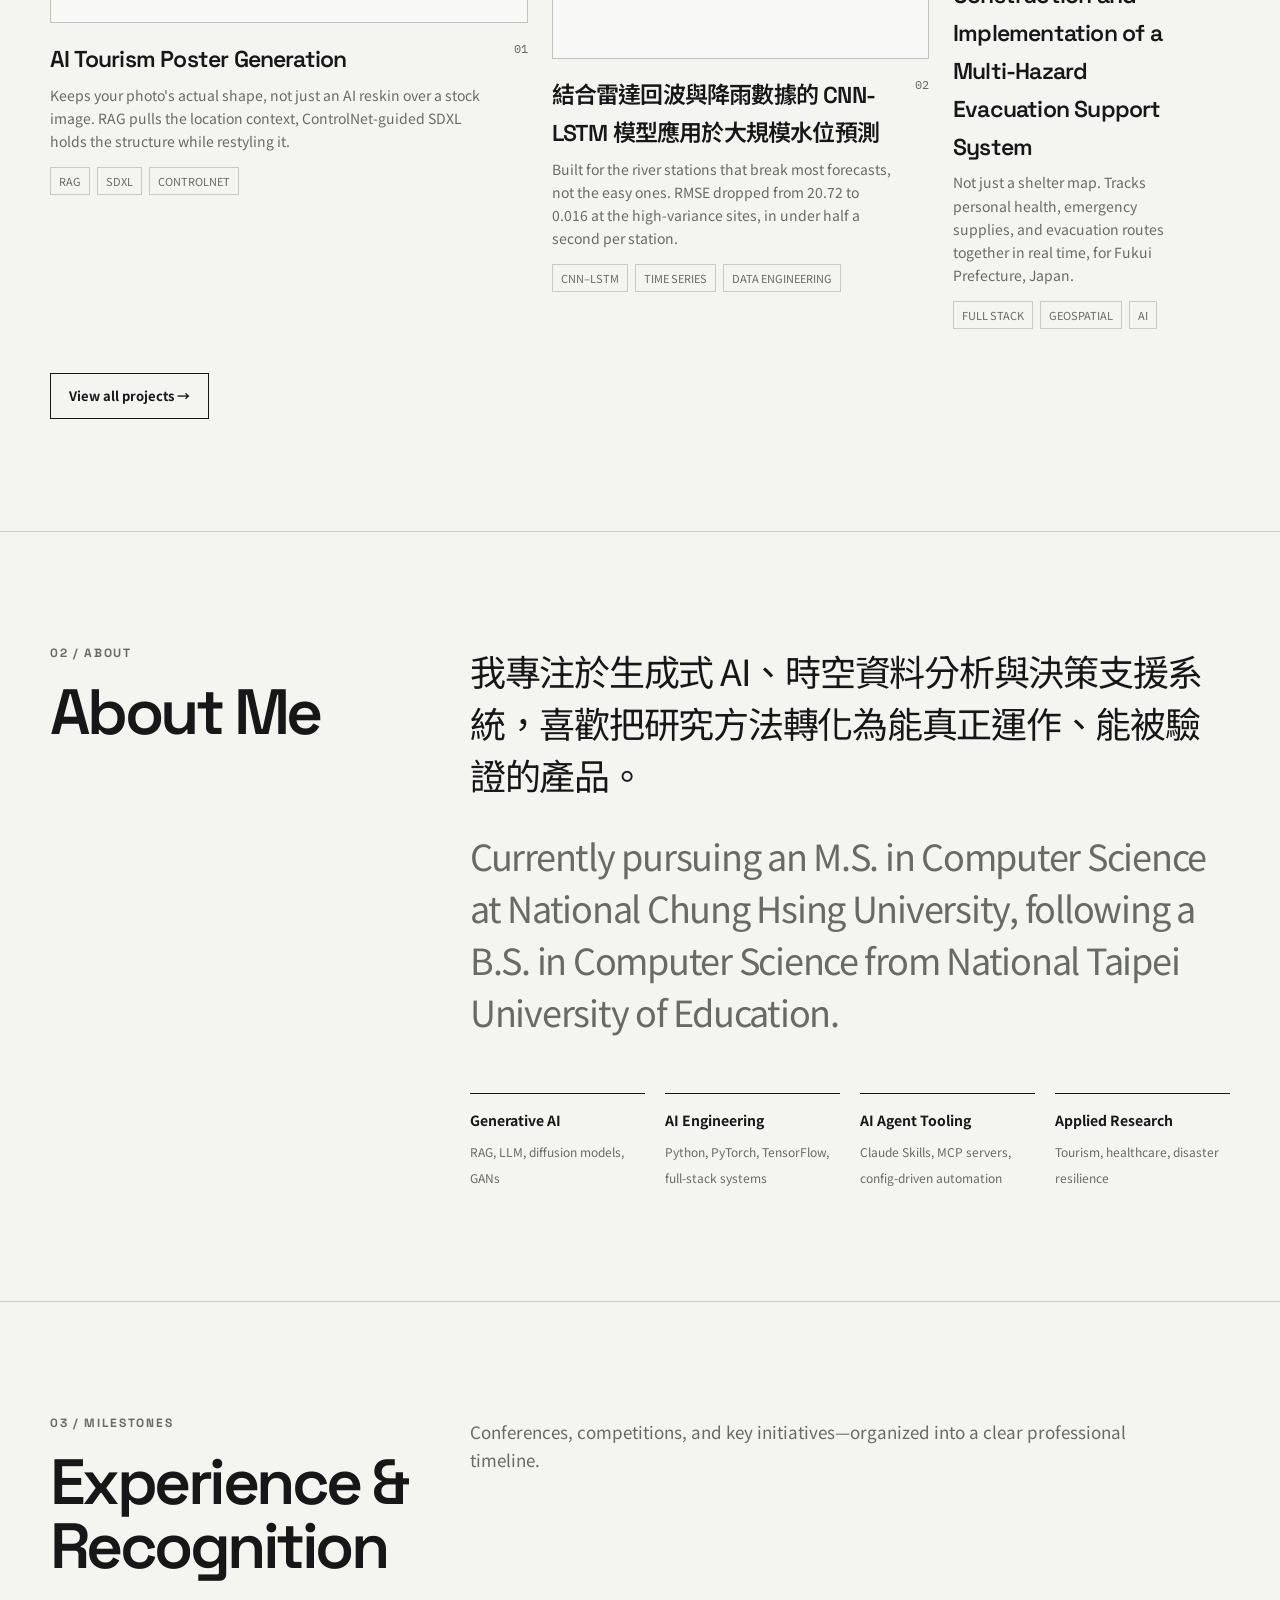
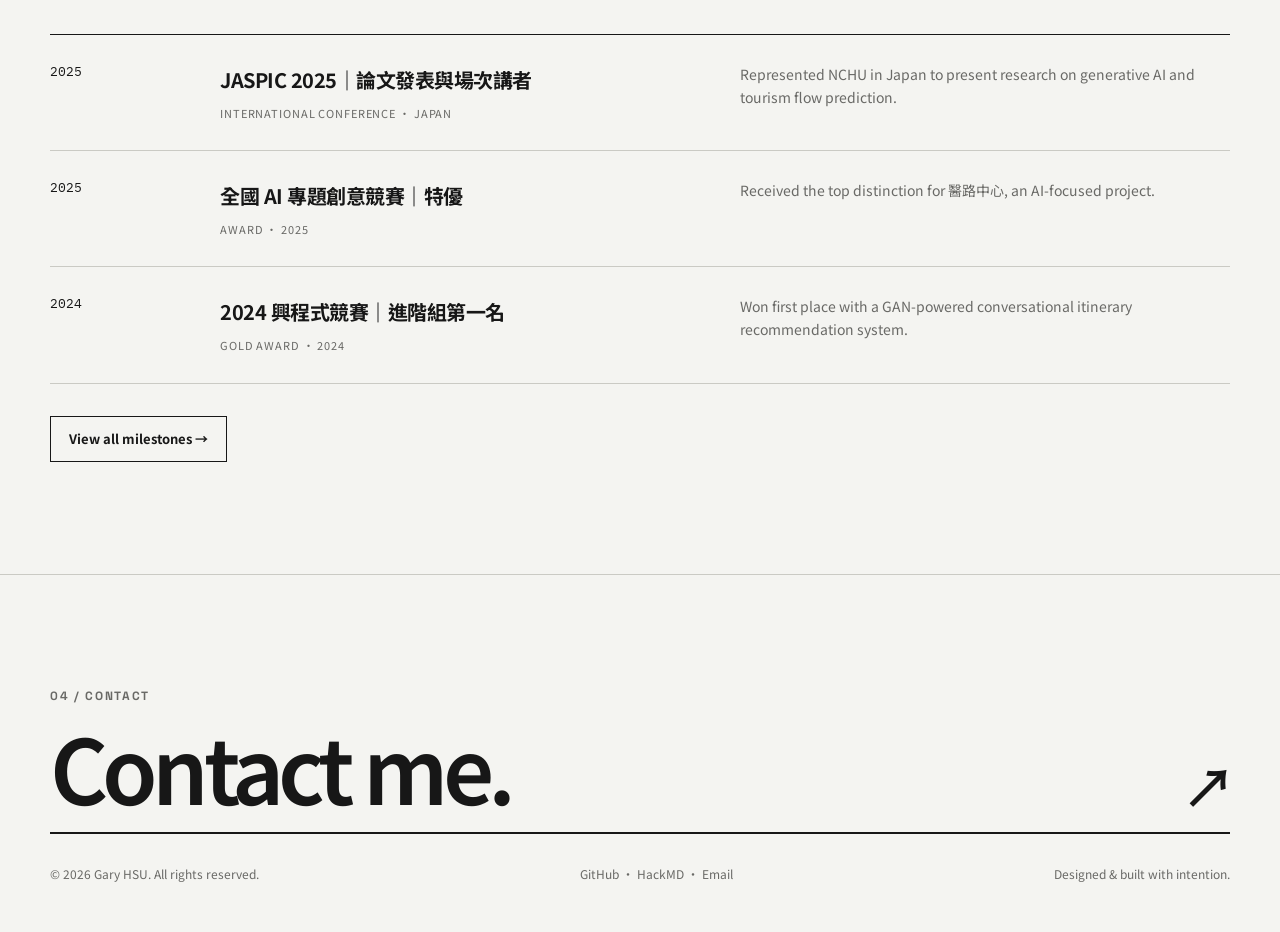
==== commit b030ee25: "Add AI Agent Tooling to skills, add real dogfooded case study to Builds page" ====
--- a/index.html
+++ b/index.html
@@ -208,7 +208,7 @@
     .about-grid { display: grid; grid-template-columns: 1fr 2fr; gap: 40px; }
     .about-copy { max-width: 760px; font-size: clamp(22px, 3vw, 36px); letter-spacing: -.035em; line-height: 1.45; }
     .about-copy p { margin: 0 0 28px; }
-    .facts { display: grid; grid-template-columns: repeat(3, 1fr); gap: 20px; margin-top: 56px; }
+    .facts { display: grid; grid-template-columns: repeat(4, 1fr); gap: 20px; margin-top: 56px; }
     .fact { padding-top: 15px; border-top: 1px solid var(--ink); }
     .fact strong { display: block; margin-bottom: 4px; font-size: 14px; }
     .fact span { color: var(--muted); font-size: 12px; }
@@ -365,6 +365,7 @@
           <div class="facts">
             <div class="fact"><strong>Generative AI</strong><span>RAG, LLM, diffusion models, GANs</span></div>
             <div class="fact"><strong>AI Engineering</strong><span>Python, PyTorch, TensorFlow, full-stack systems</span></div>
+            <div class="fact"><strong>AI Agent Tooling</strong><span>Claude Skills, MCP servers, config-driven automation</span></div>
             <div class="fact"><strong>Applied Research</strong><span>Tourism, healthcare, disaster resilience</span></div>
           </div>
         </div>
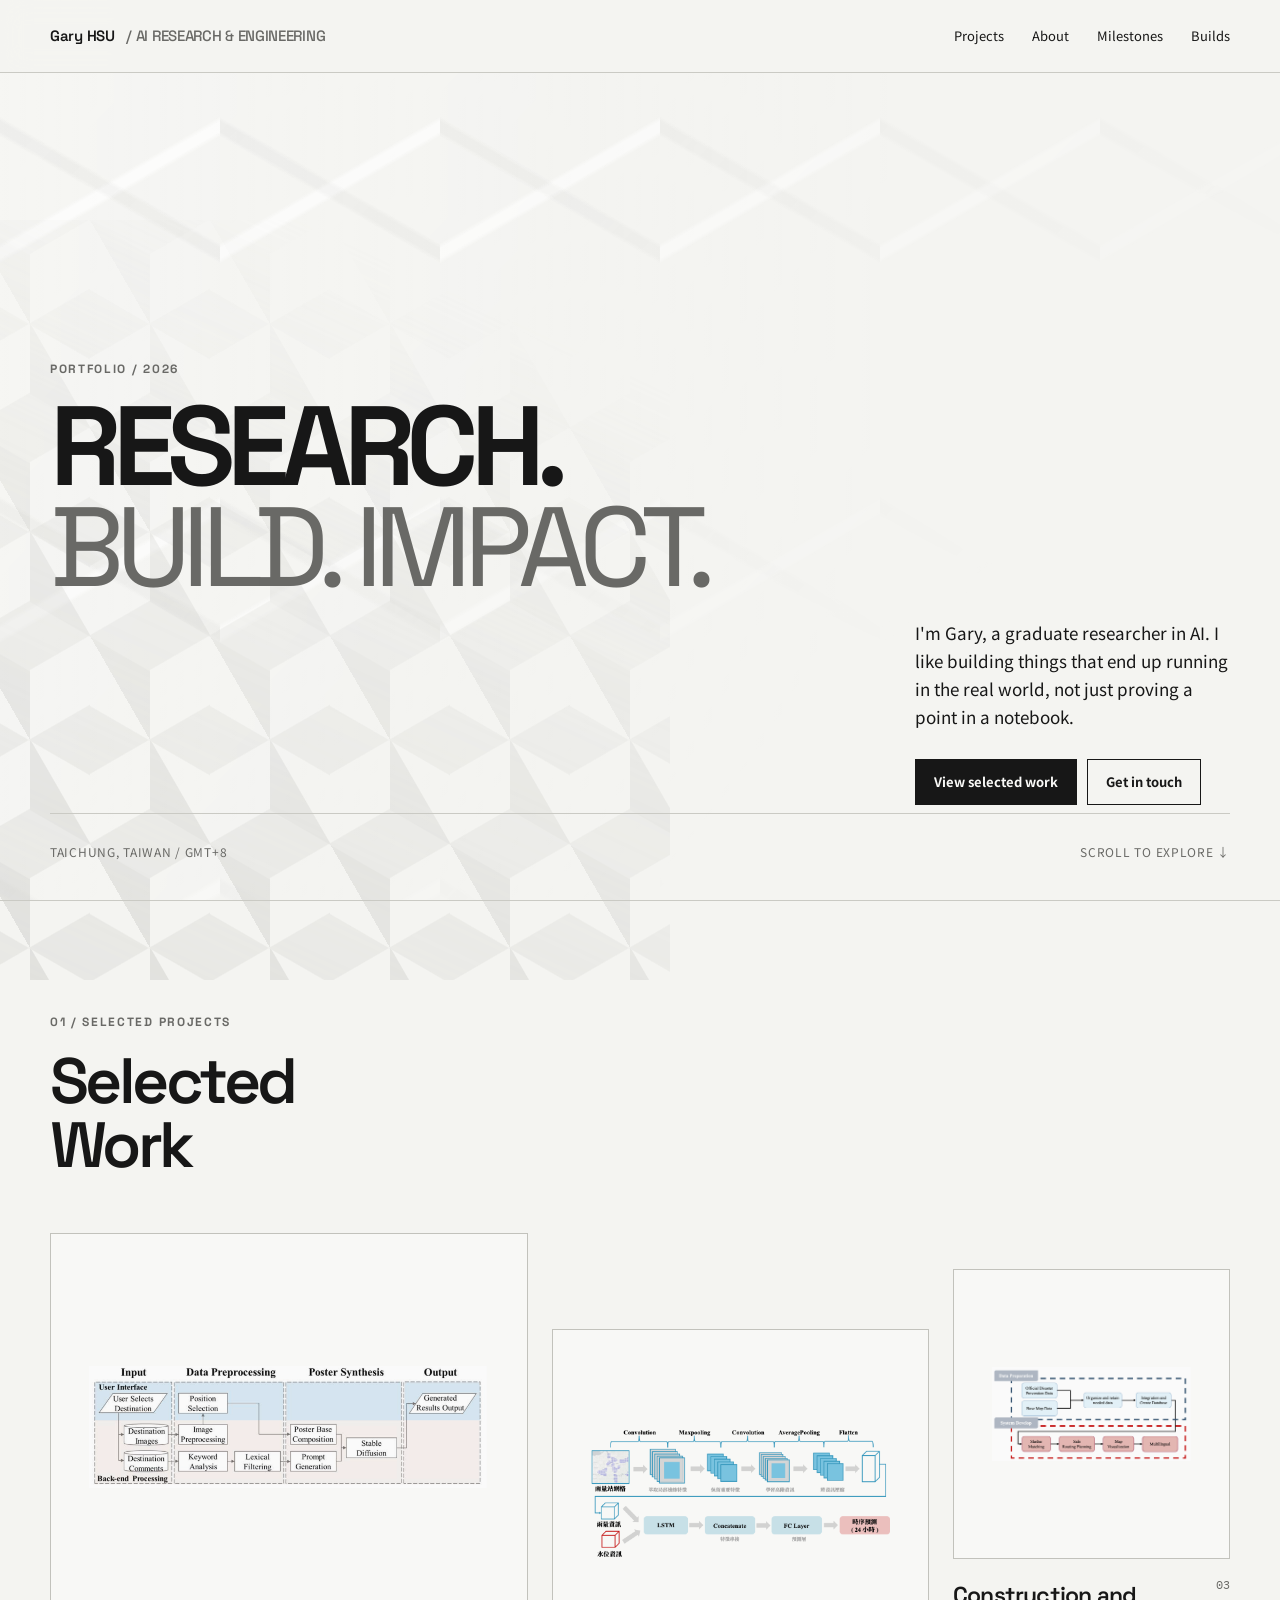
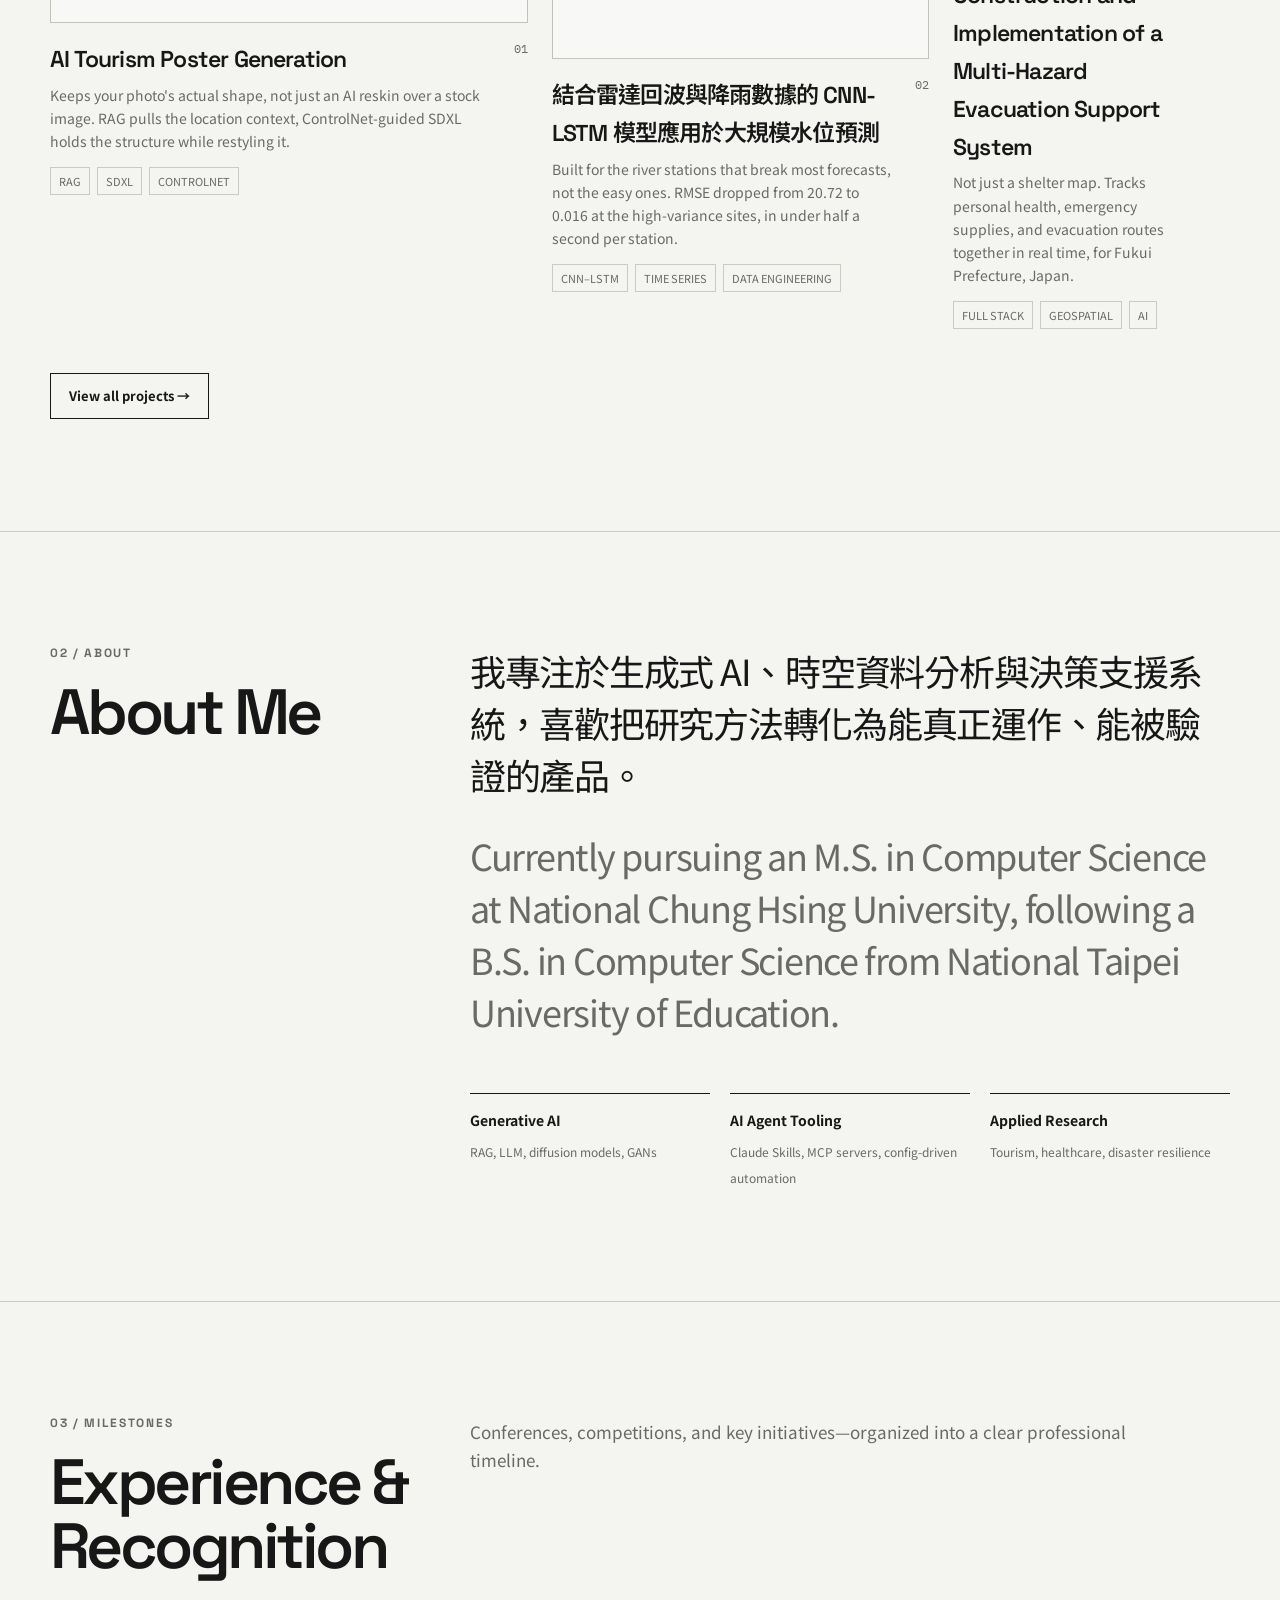
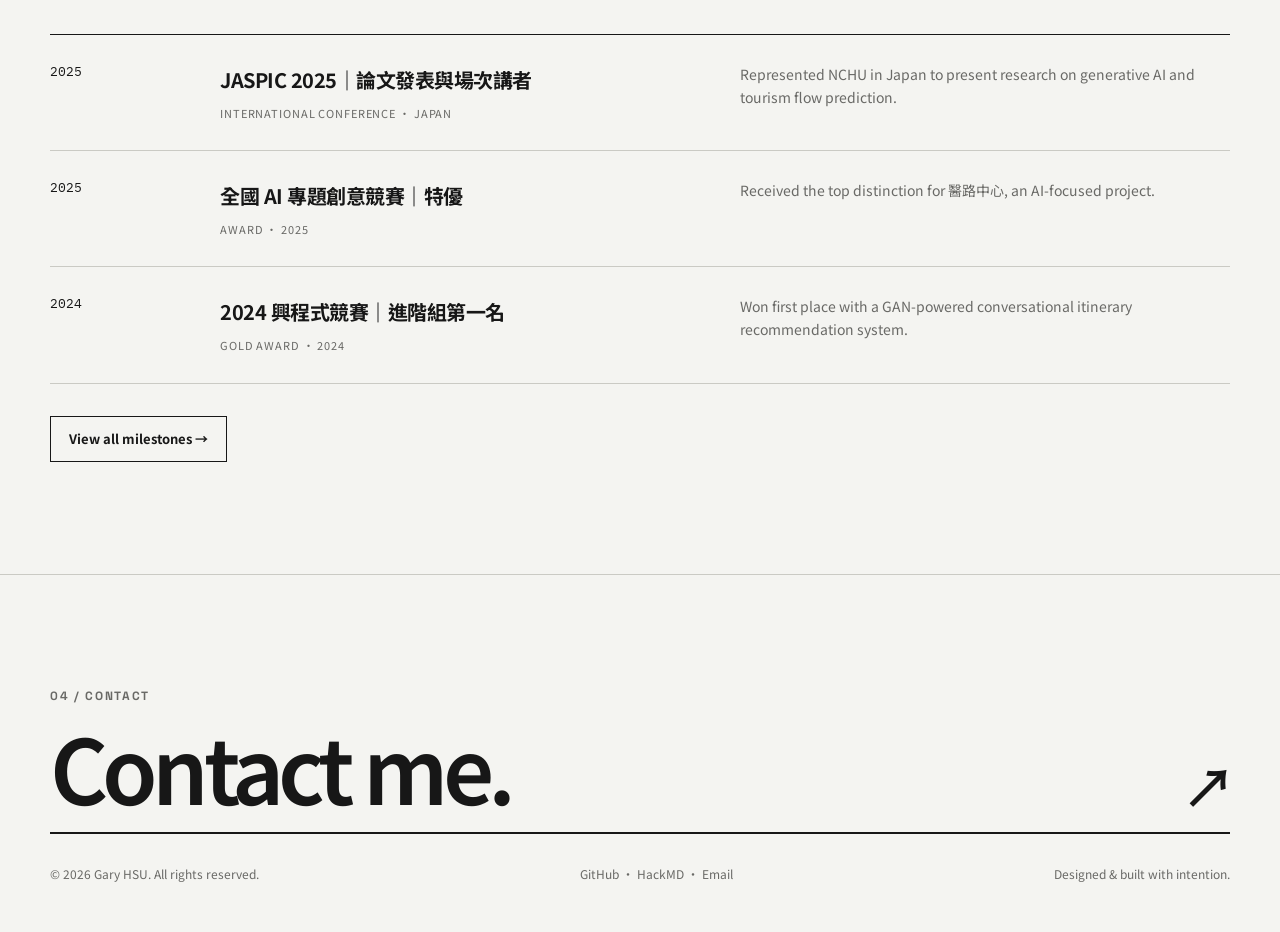
==== commit 1ac1e09d: "Remove AI Engineering fact (mismatched label vs content), revert facts grid to 3 columns" ====
--- a/index.html
+++ b/index.html
@@ -208,7 +208,7 @@
     .about-grid { display: grid; grid-template-columns: 1fr 2fr; gap: 40px; }
     .about-copy { max-width: 760px; font-size: clamp(22px, 3vw, 36px); letter-spacing: -.035em; line-height: 1.45; }
     .about-copy p { margin: 0 0 28px; }
-    .facts { display: grid; grid-template-columns: repeat(4, 1fr); gap: 20px; margin-top: 56px; }
+    .facts { display: grid; grid-template-columns: repeat(3, 1fr); gap: 20px; margin-top: 56px; }
     .fact { padding-top: 15px; border-top: 1px solid var(--ink); }
     .fact strong { display: block; margin-bottom: 4px; font-size: 14px; }
     .fact span { color: var(--muted); font-size: 12px; }
@@ -364,7 +364,6 @@
           </div>
           <div class="facts">
             <div class="fact"><strong>Generative AI</strong><span>RAG, LLM, diffusion models, GANs</span></div>
-            <div class="fact"><strong>AI Engineering</strong><span>Python, PyTorch, TensorFlow, full-stack systems</span></div>
             <div class="fact"><strong>AI Agent Tooling</strong><span>Claude Skills, MCP servers, config-driven automation</span></div>
             <div class="fact"><strong>Applied Research</strong><span>Tourism, healthcare, disaster resilience</span></div>
           </div>
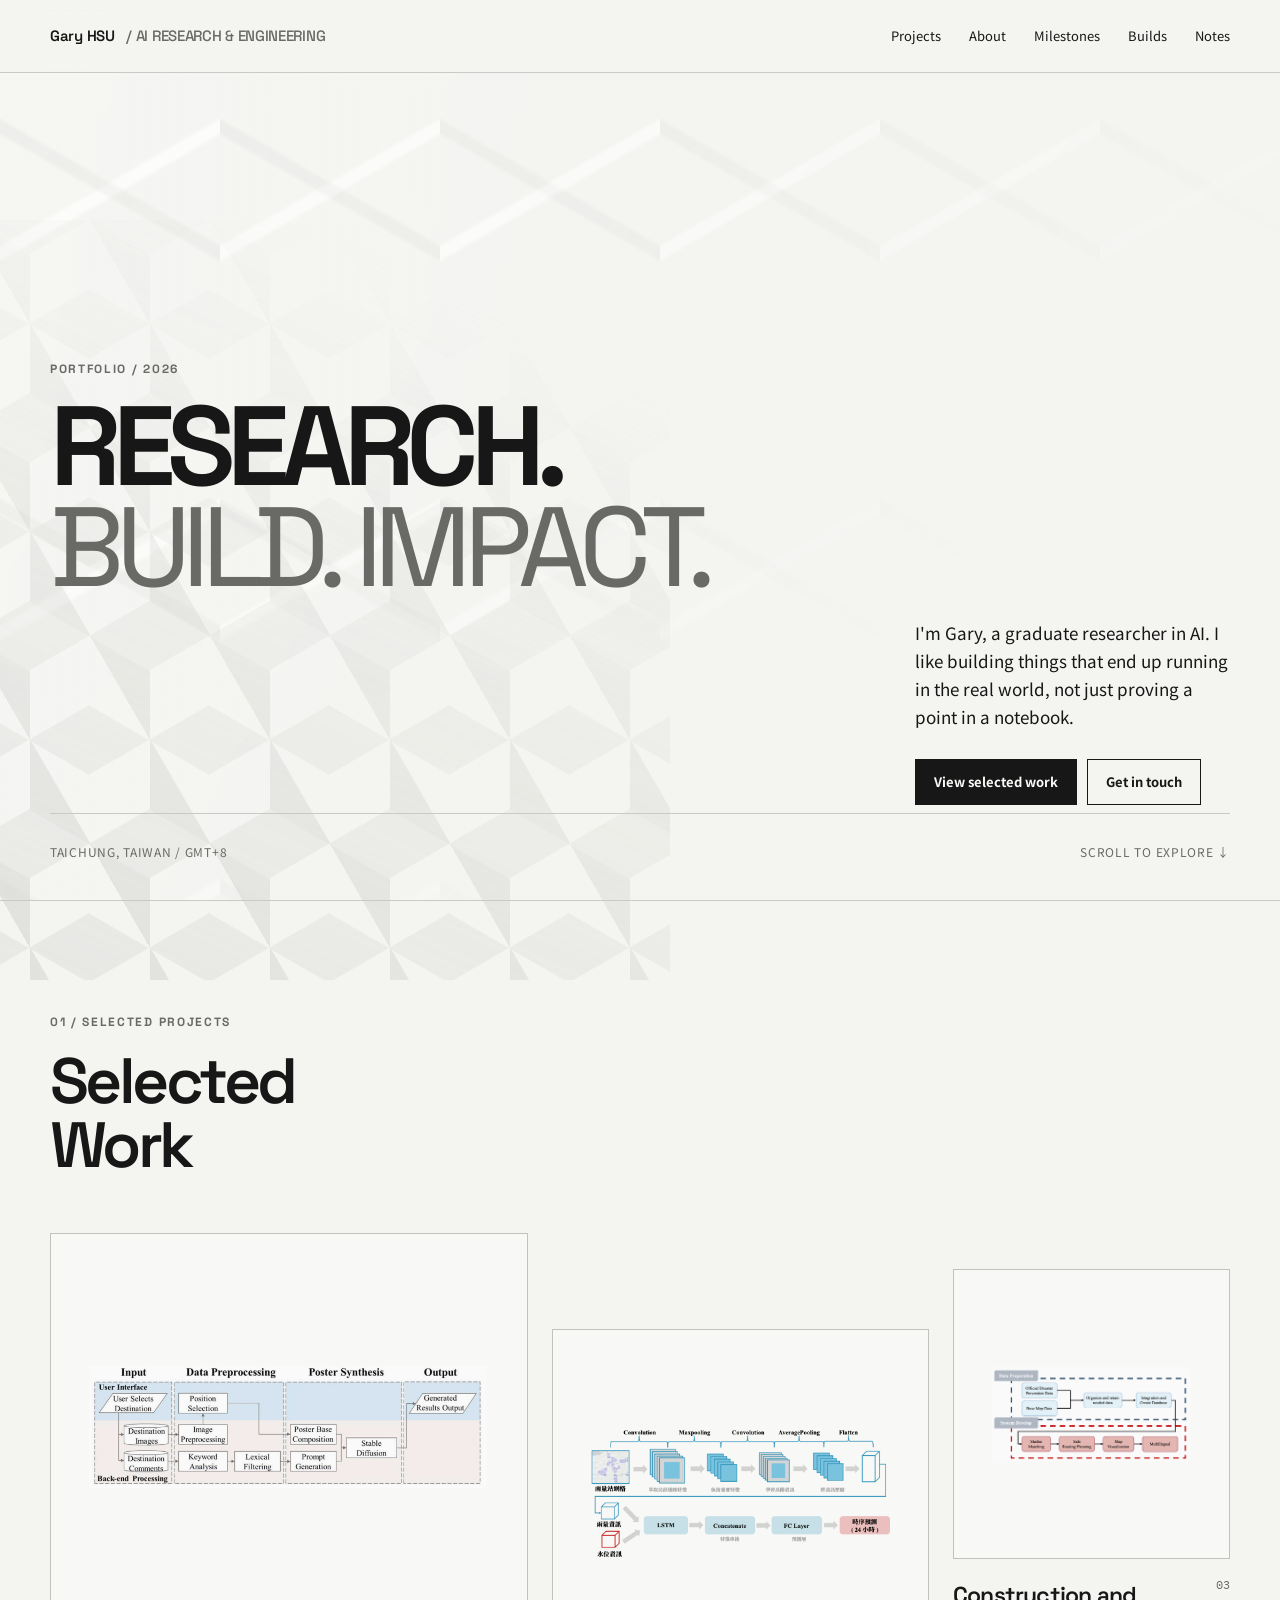
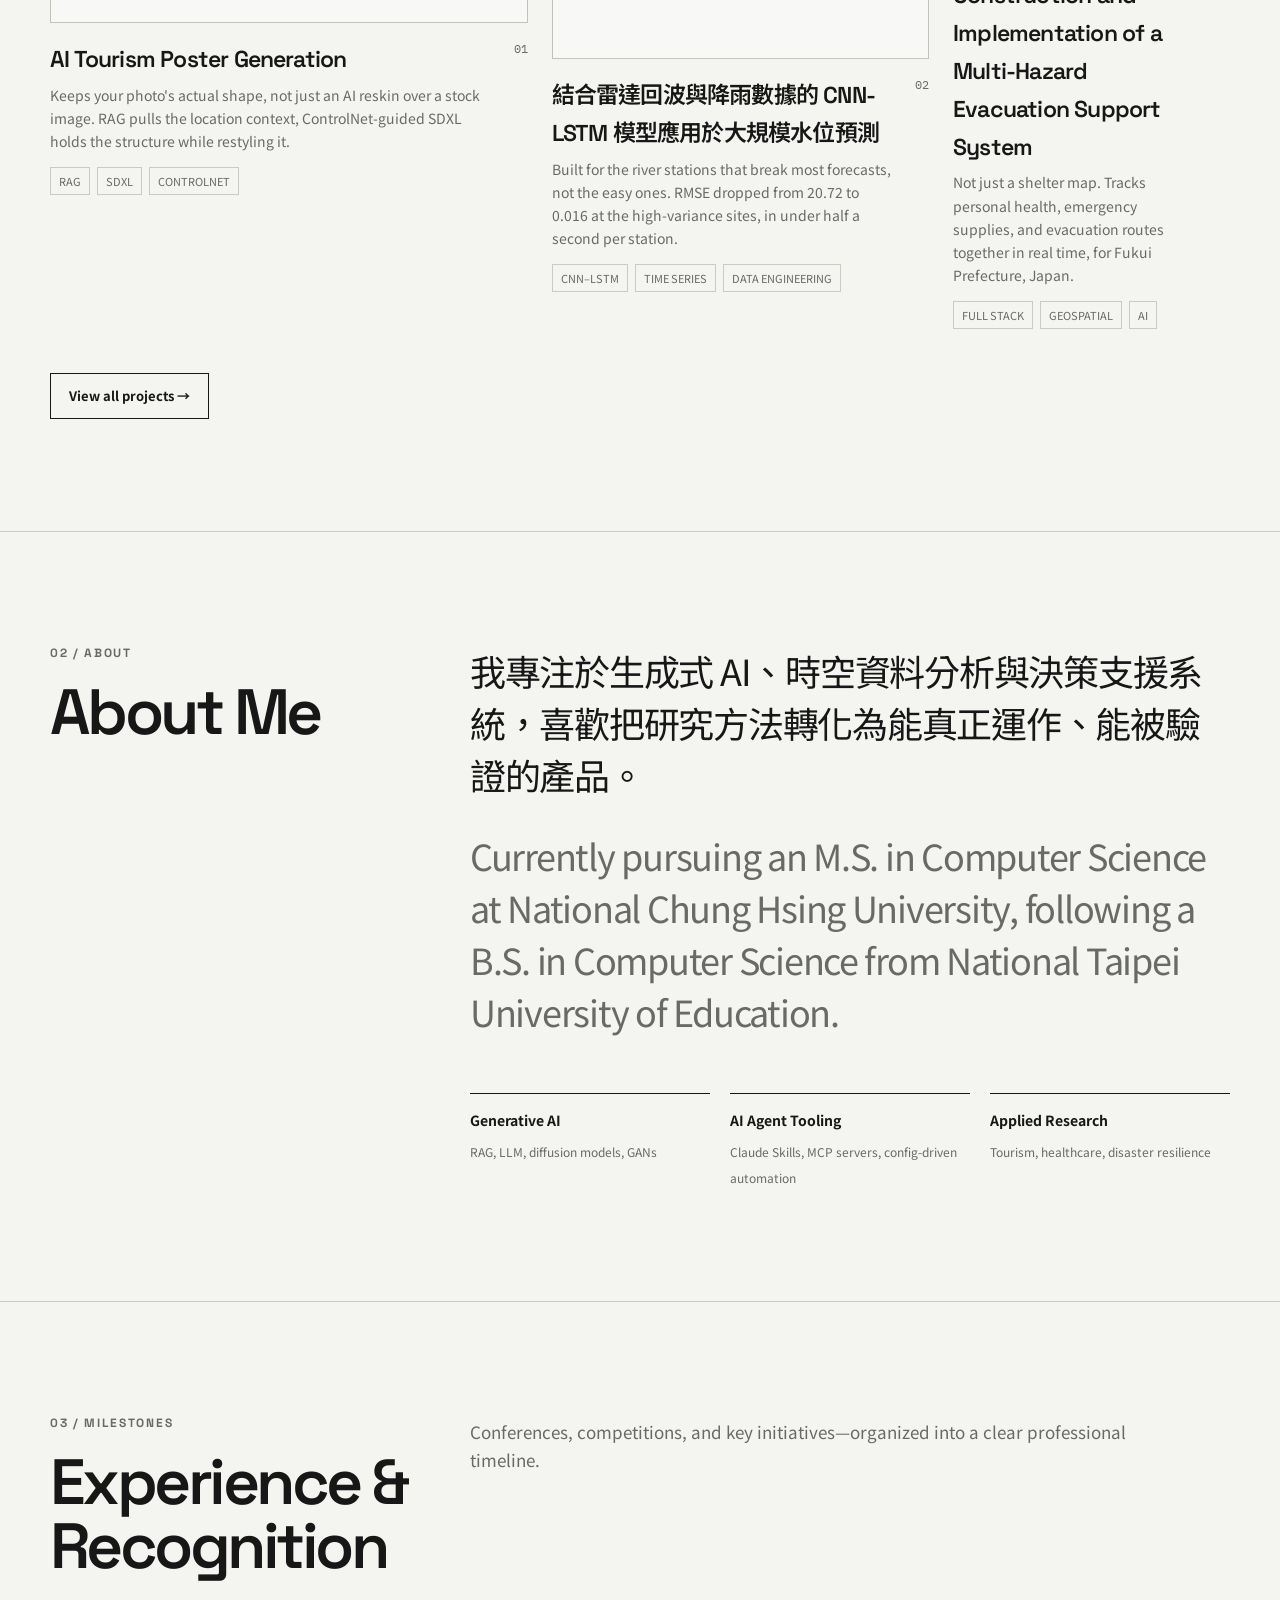
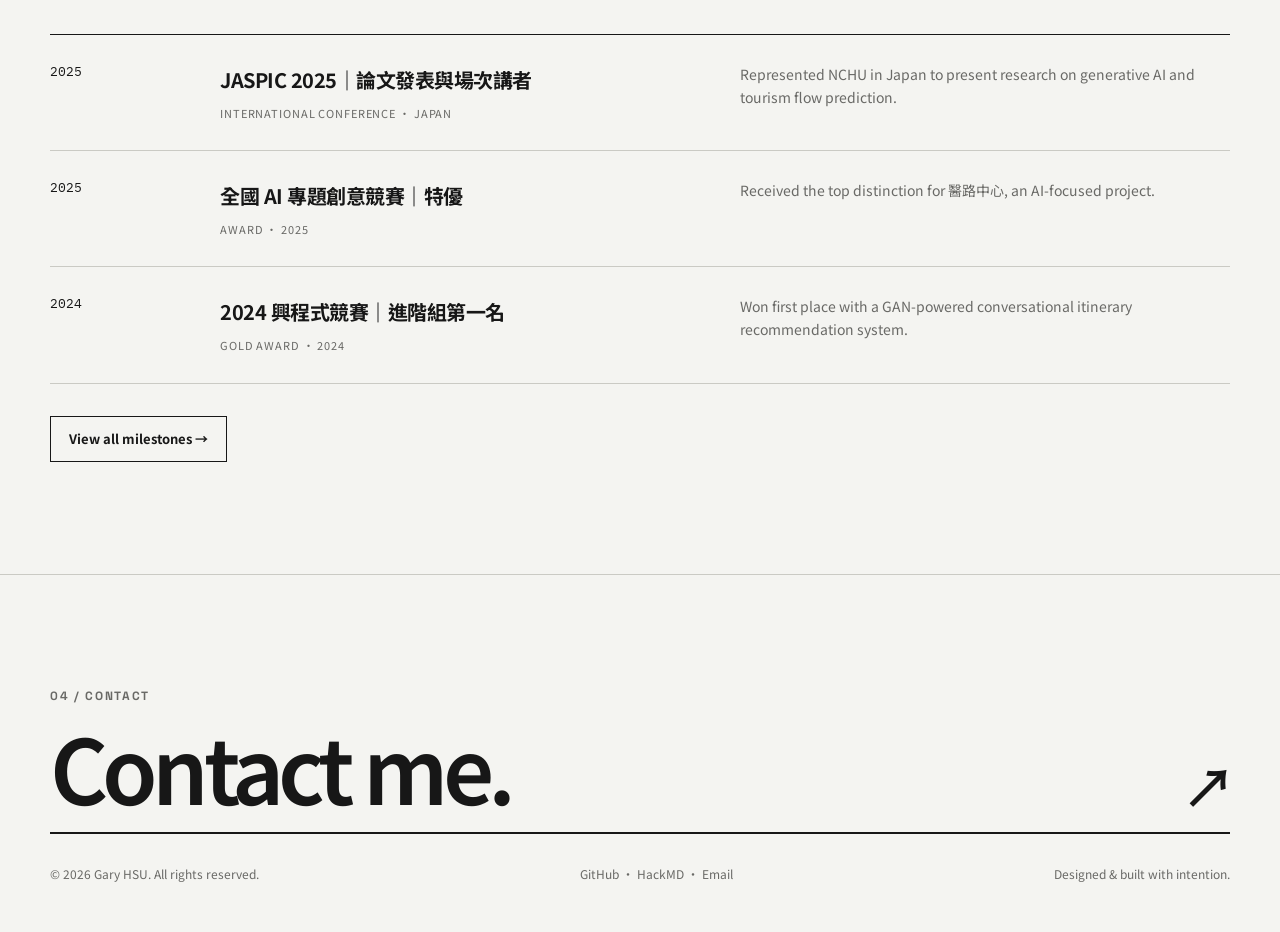
==== commit 3ffaab50: "Add Notes page listing public HackMD study notes New notes.html lists 38 verified public HackMD note" ====
--- a/index.html
+++ b/index.html
@@ -274,6 +274,7 @@
         <a href="#about">About</a>
         <a href="milestones.html">Milestones</a>
         <a href="builds.html">Builds</a>
+        <a href="notes.html">Notes</a>
       </div>
     </nav>
   </header>
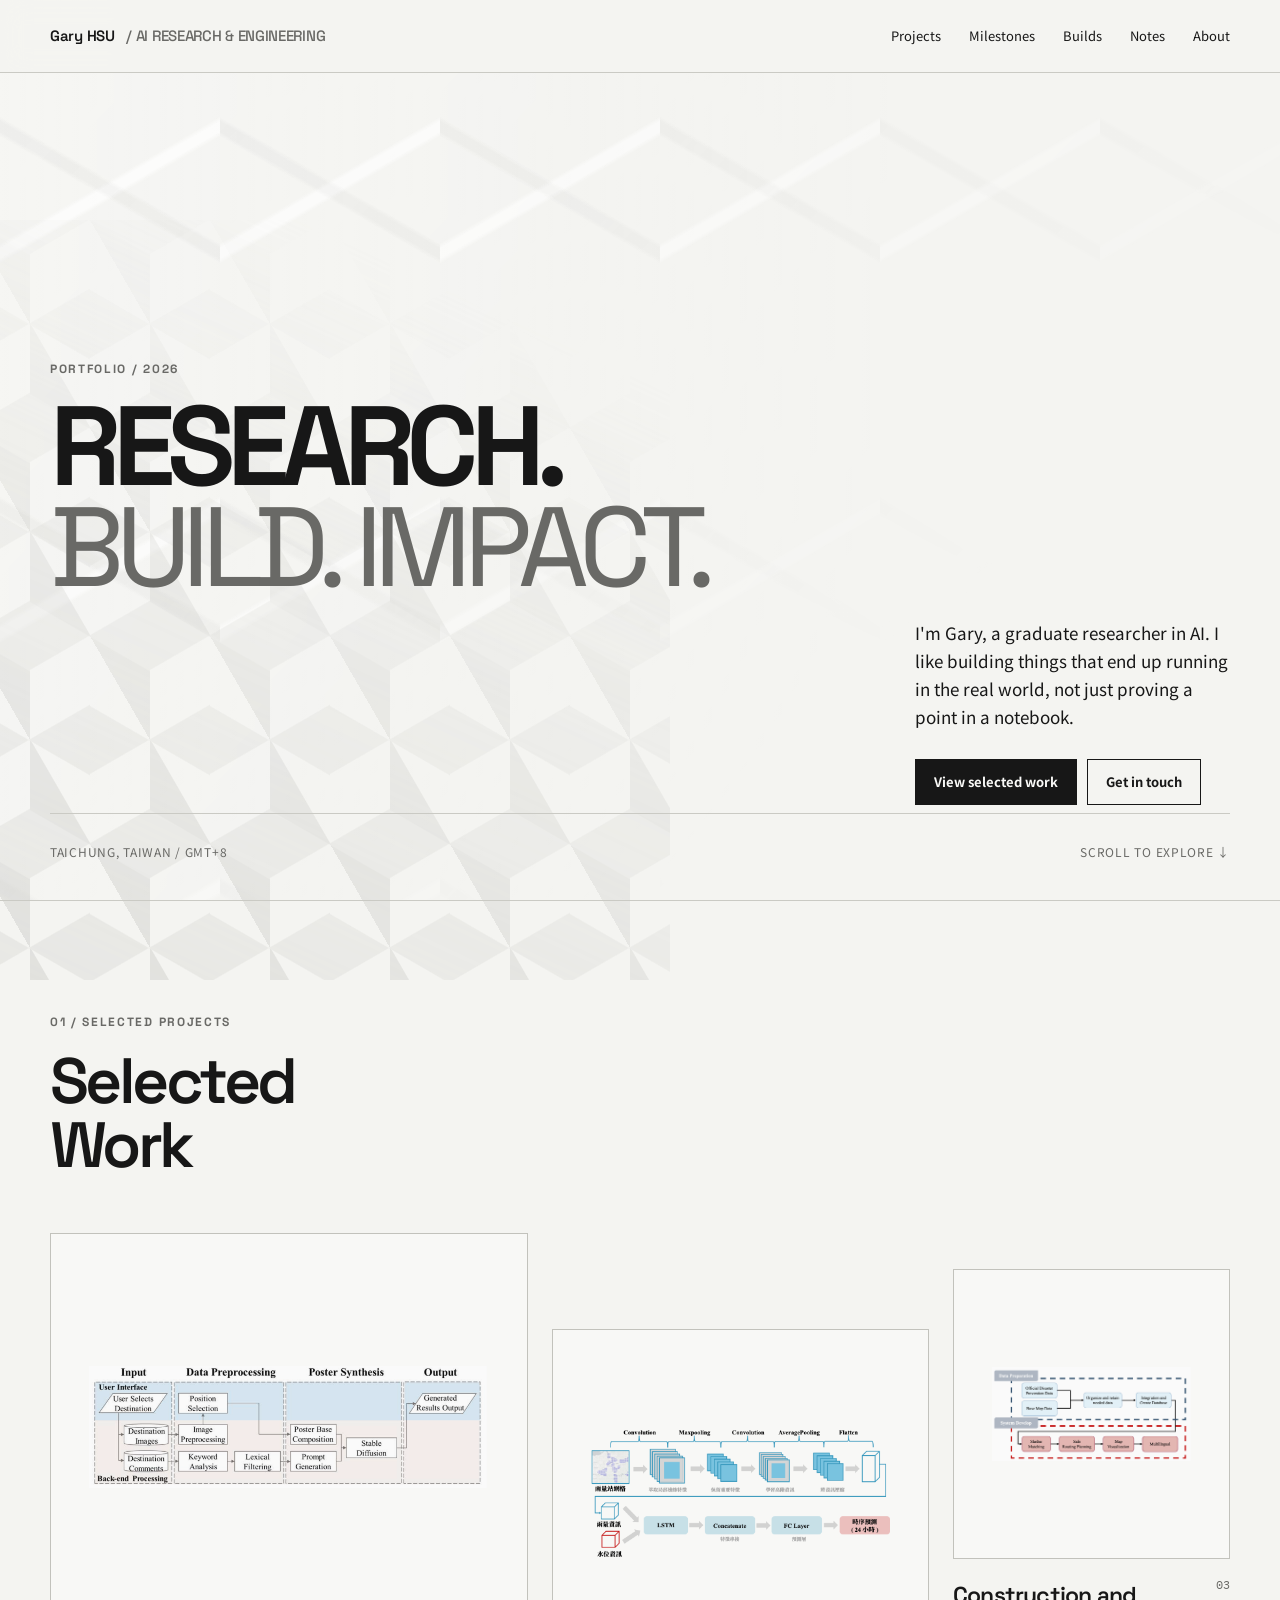
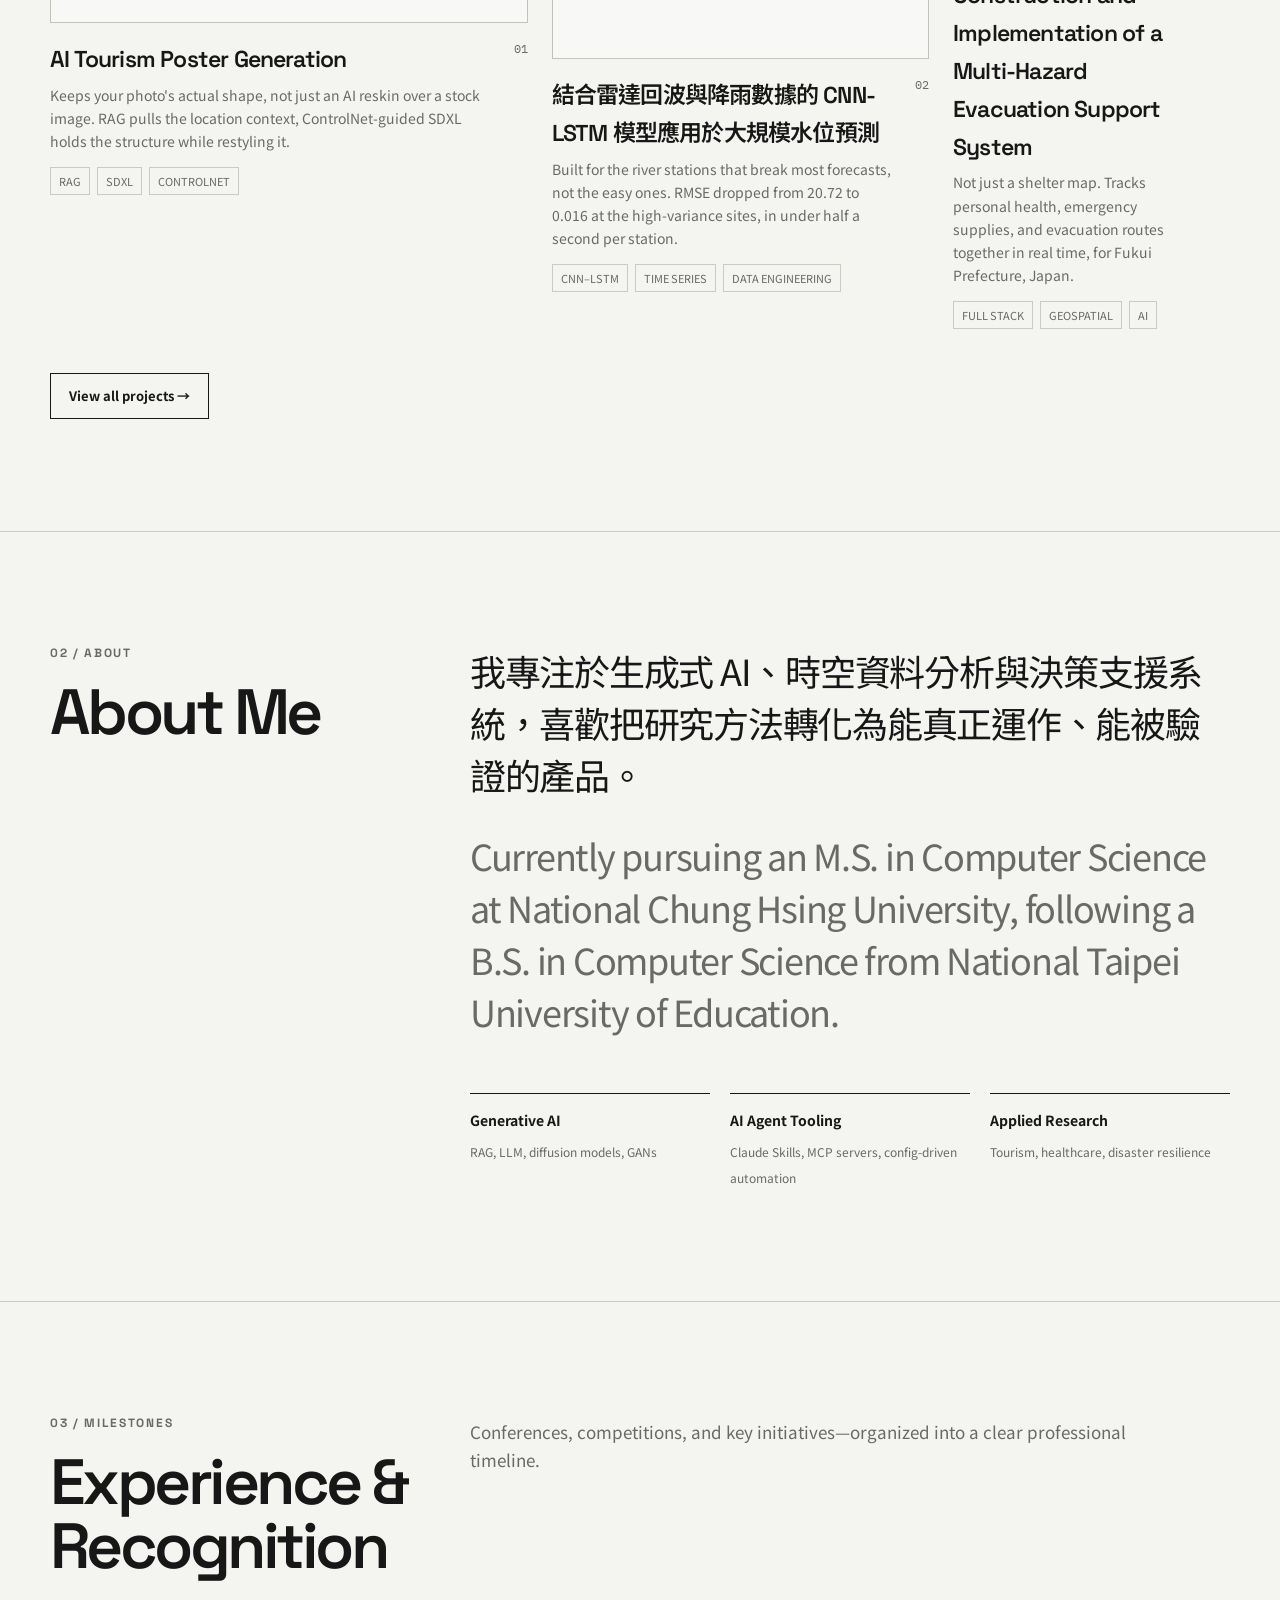
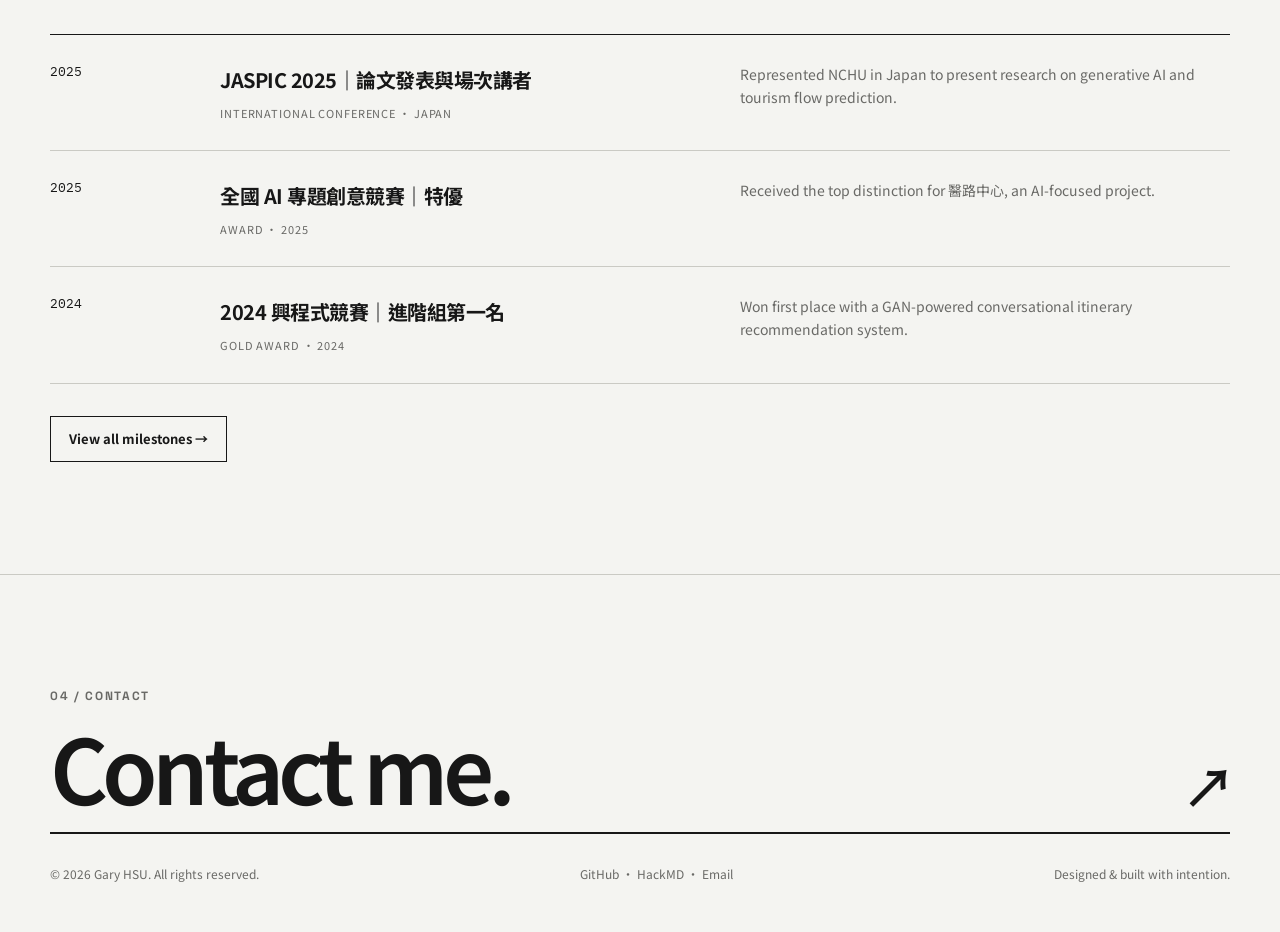
==== commit 26768873: "Fix nav link order mismatch between index.html and other pages Homepage had About in 2nd position wh" ====
--- a/index.html
+++ b/index.html
@@ -271,10 +271,10 @@
       <a class="brand" href="#top">Gary HSU <span>/ AI RESEARCH &amp; ENGINEERING</span></a>
       <div class="nav-links">
         <a href="projects.html">Projects</a>
-        <a href="#about">About</a>
         <a href="milestones.html">Milestones</a>
         <a href="builds.html">Builds</a>
         <a href="notes.html">Notes</a>
+        <a href="#about">About</a>
       </div>
     </nav>
   </header>
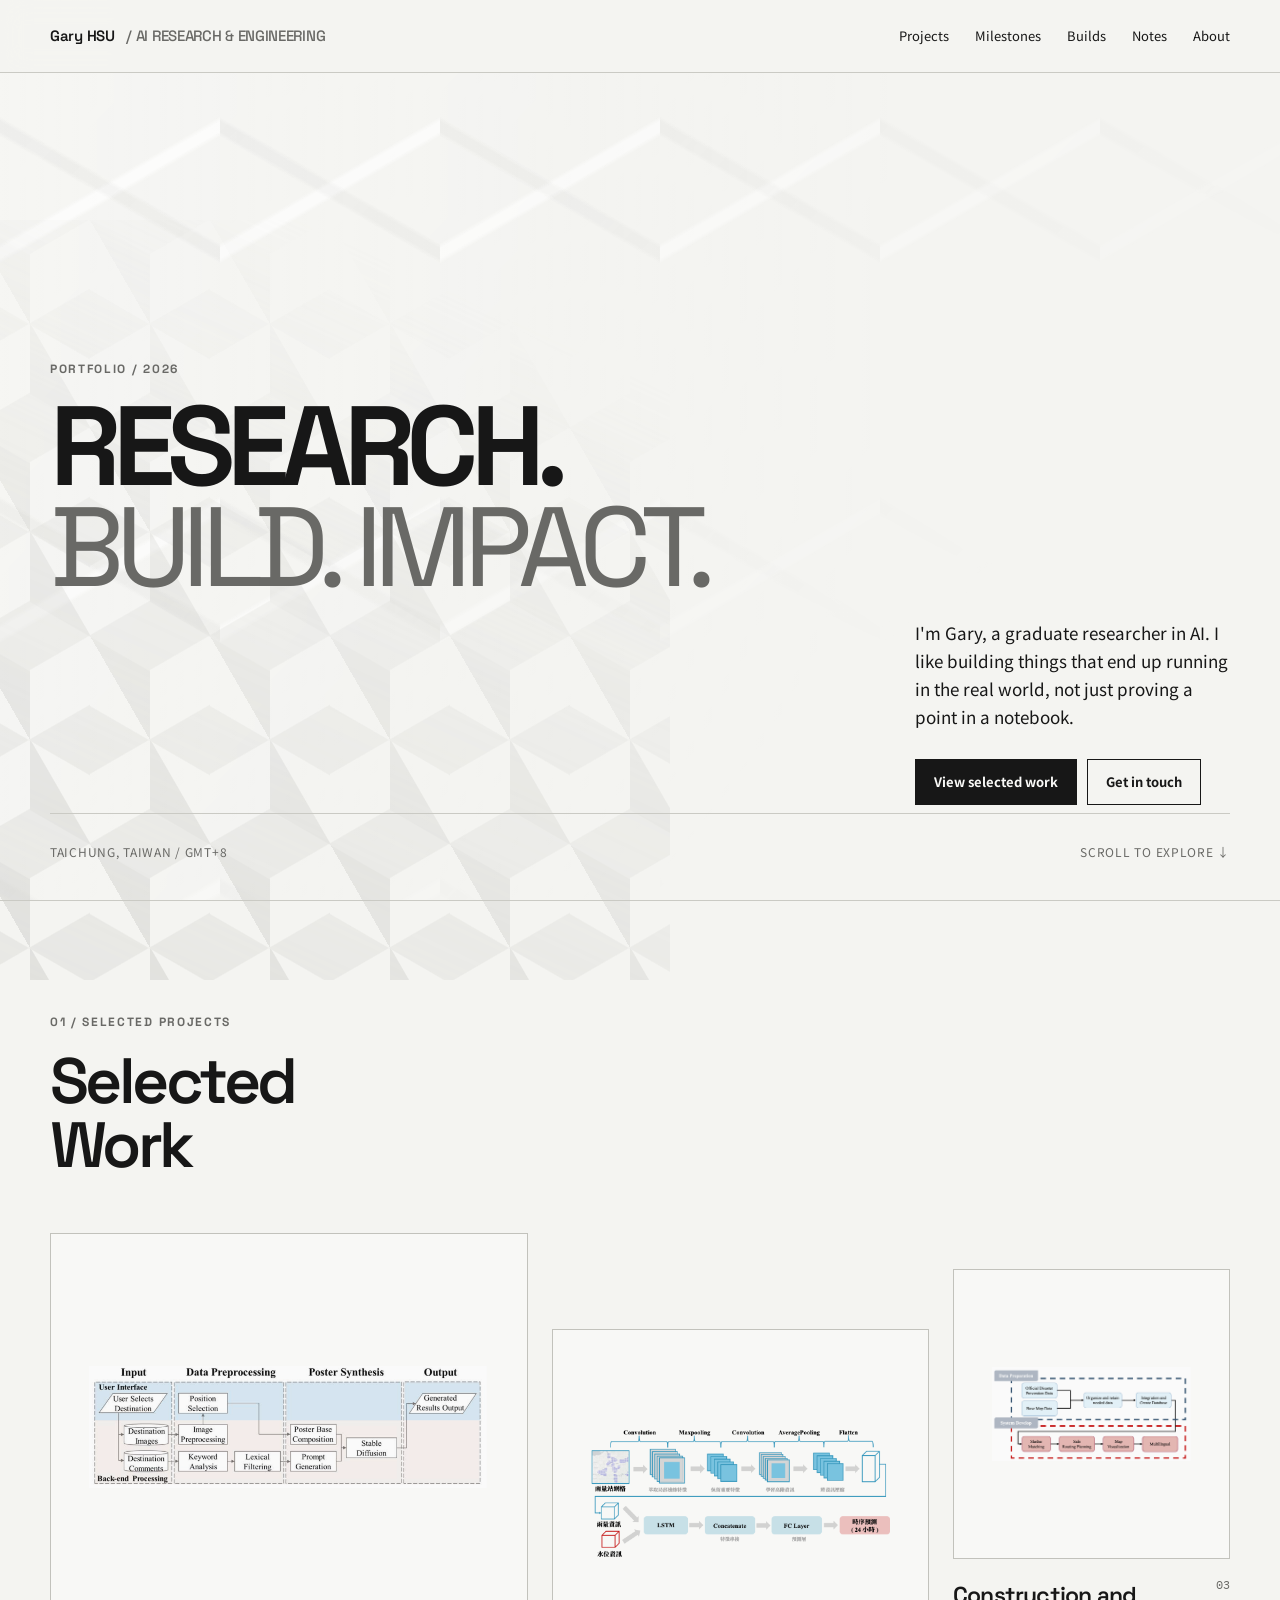
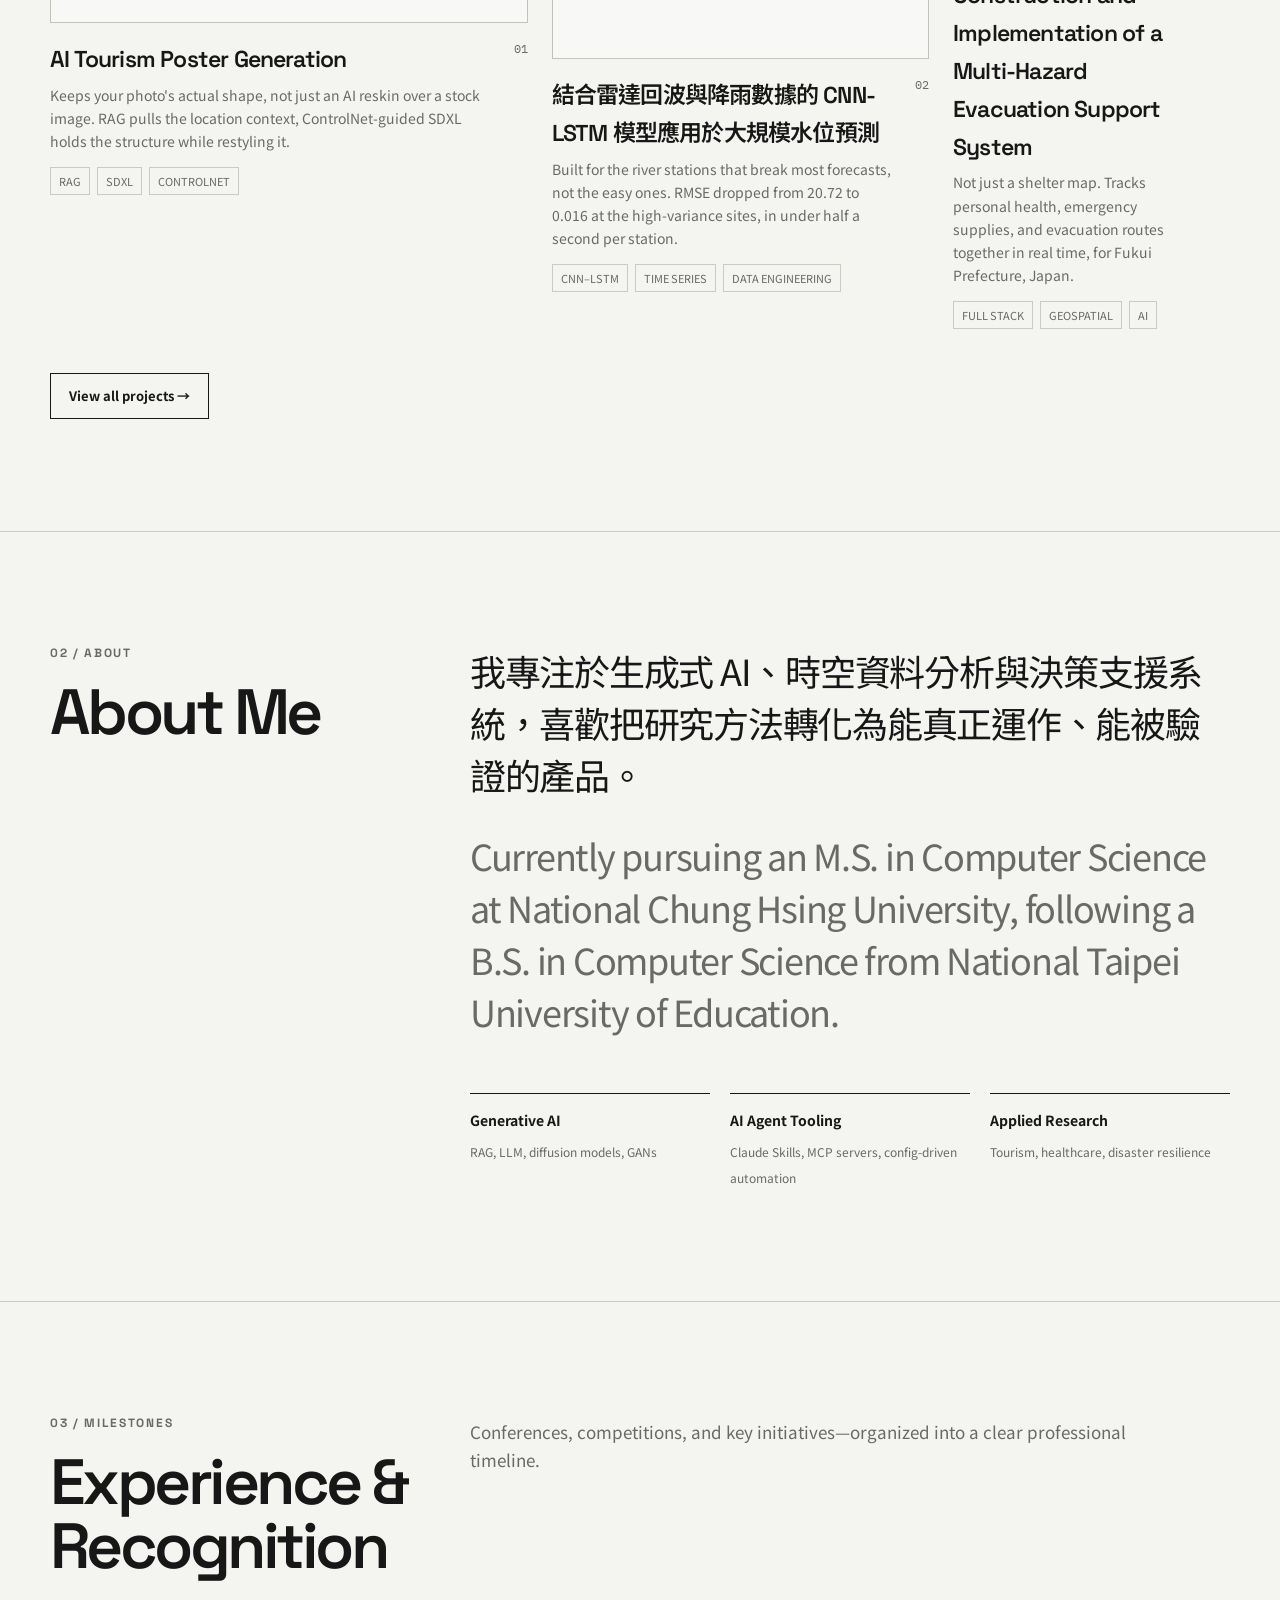
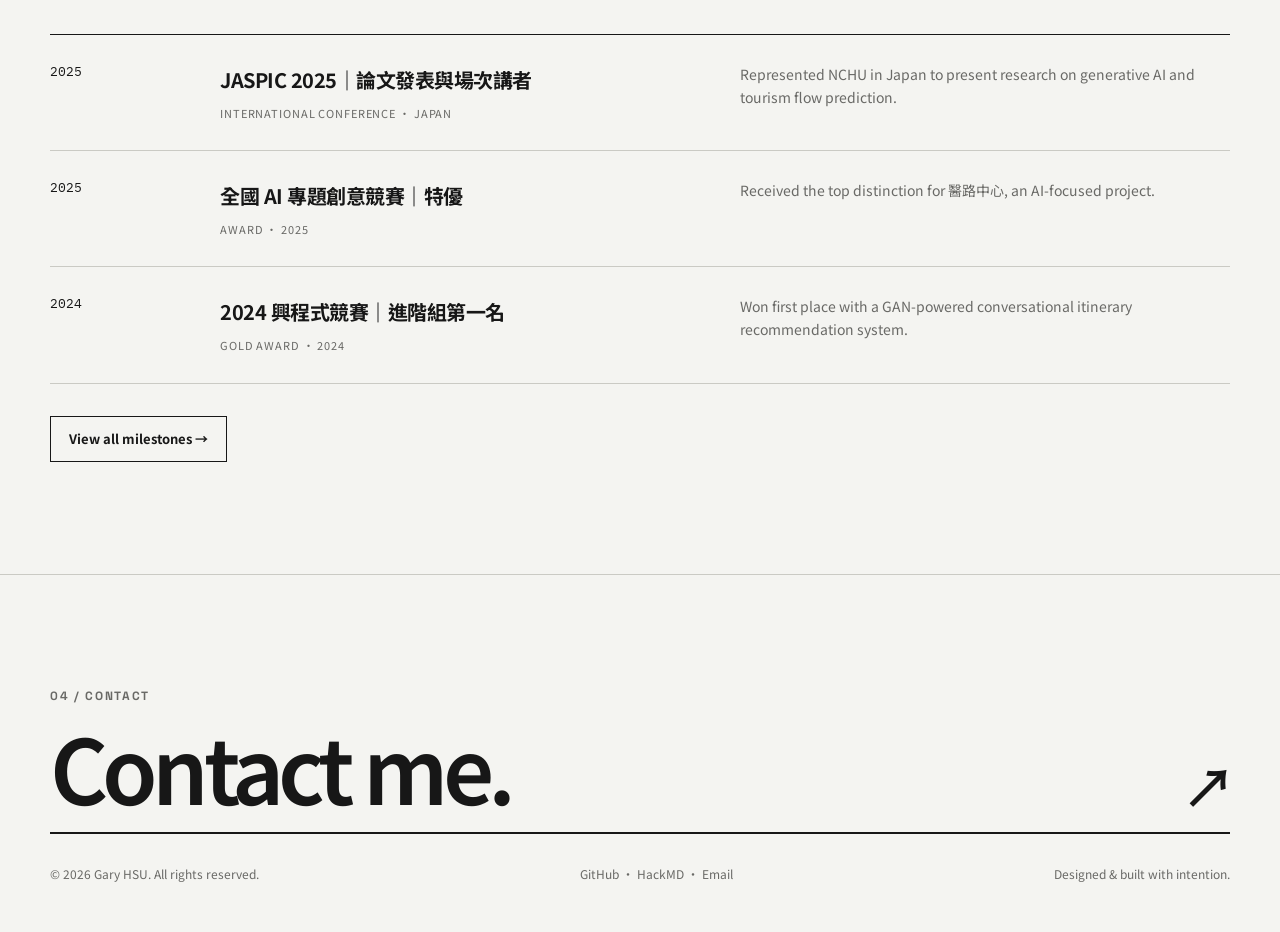
==== commit 8ef28c35: "Match index.html nav spacing values to inner.css nav gap was 28px vs 30px, .nav-links gap was 28px v" ====
--- a/index.html
+++ b/index.html
@@ -91,11 +91,11 @@
       display: flex;
       align-items: center;
       justify-content: space-between;
-      gap: 28px;
+      gap: 30px;
     }
     .brand { font-family: "Space Grotesk", sans-serif; font-size: 15px; font-weight: 600; letter-spacing: -.02em; }
     .brand span { margin-left: 8px; color: var(--muted); font-weight: 500; }
-    .nav-links { display: flex; align-items: center; gap: 28px; font-size: 13px; }
+    .nav-links { display: flex; align-items: center; gap: 26px; font-size: 13px; }
     .nav-links a { position: relative; }
     .nav-links a::after {
       content: "";
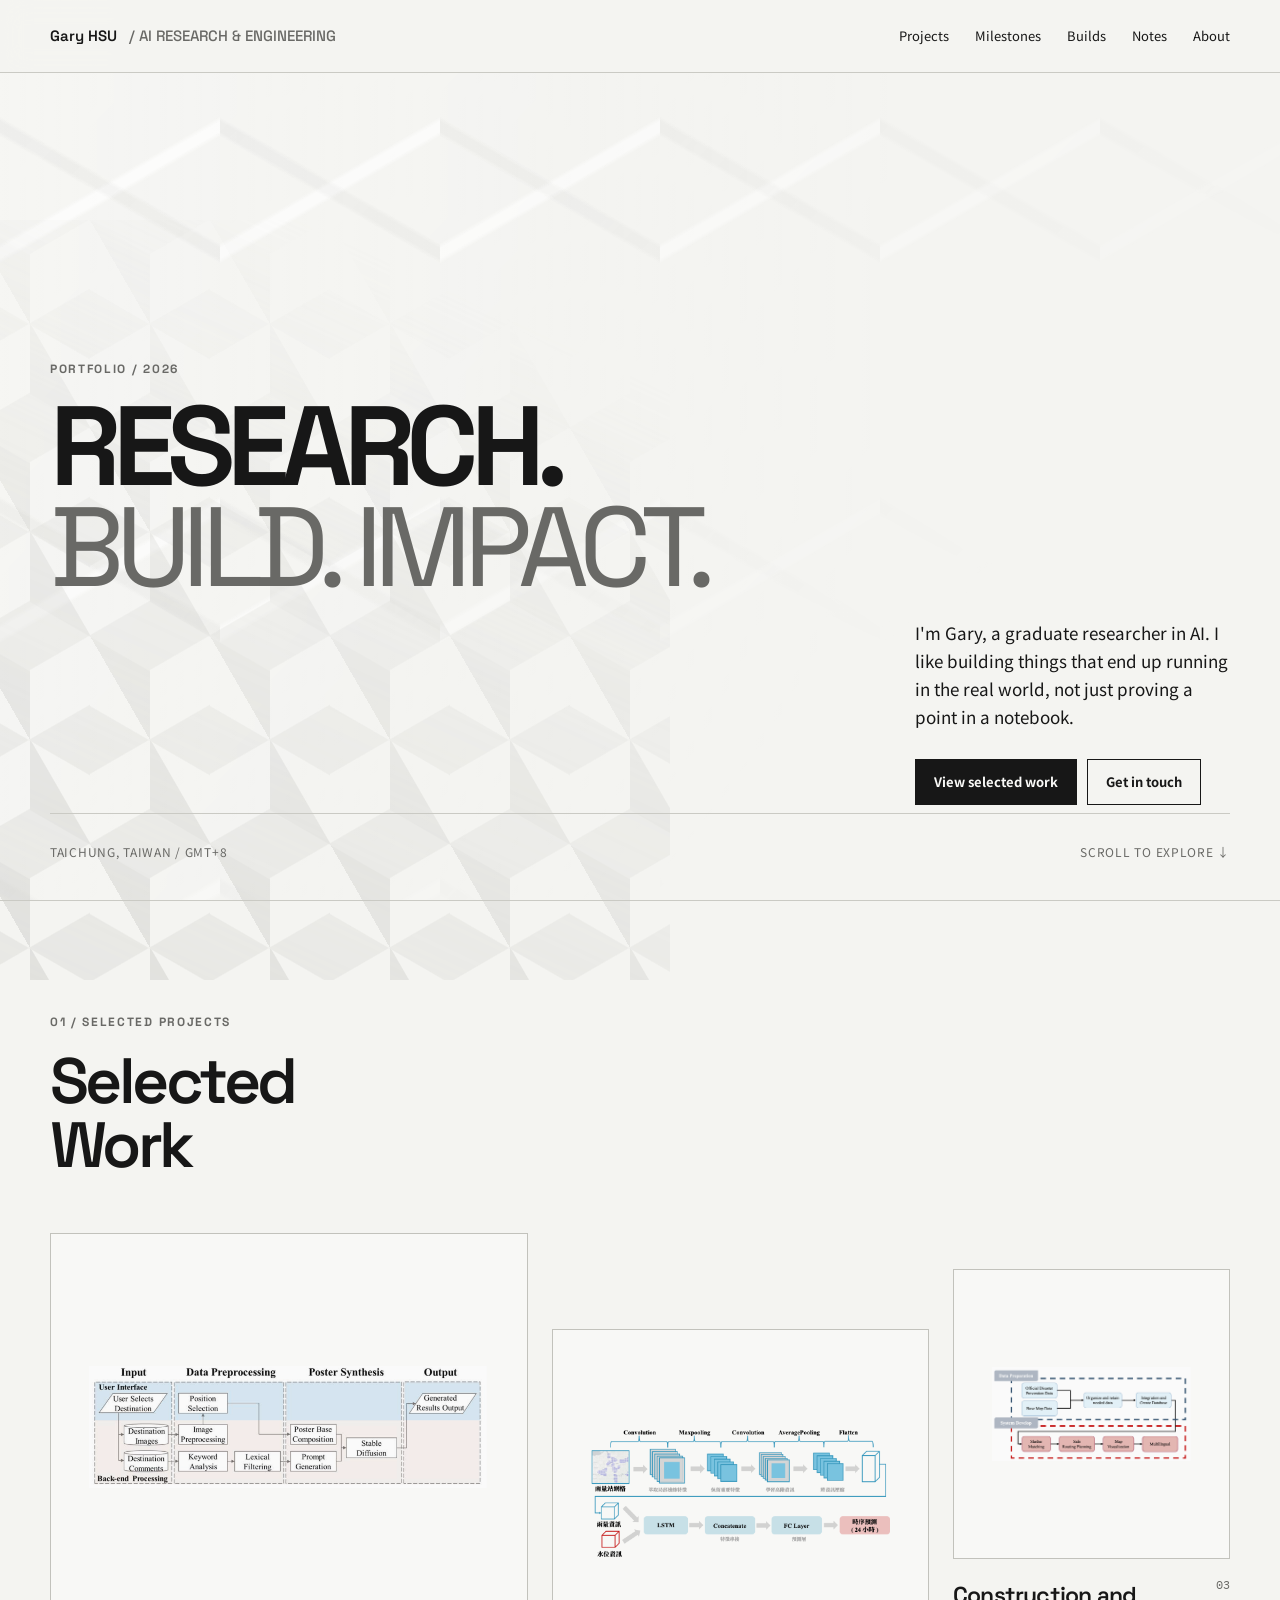
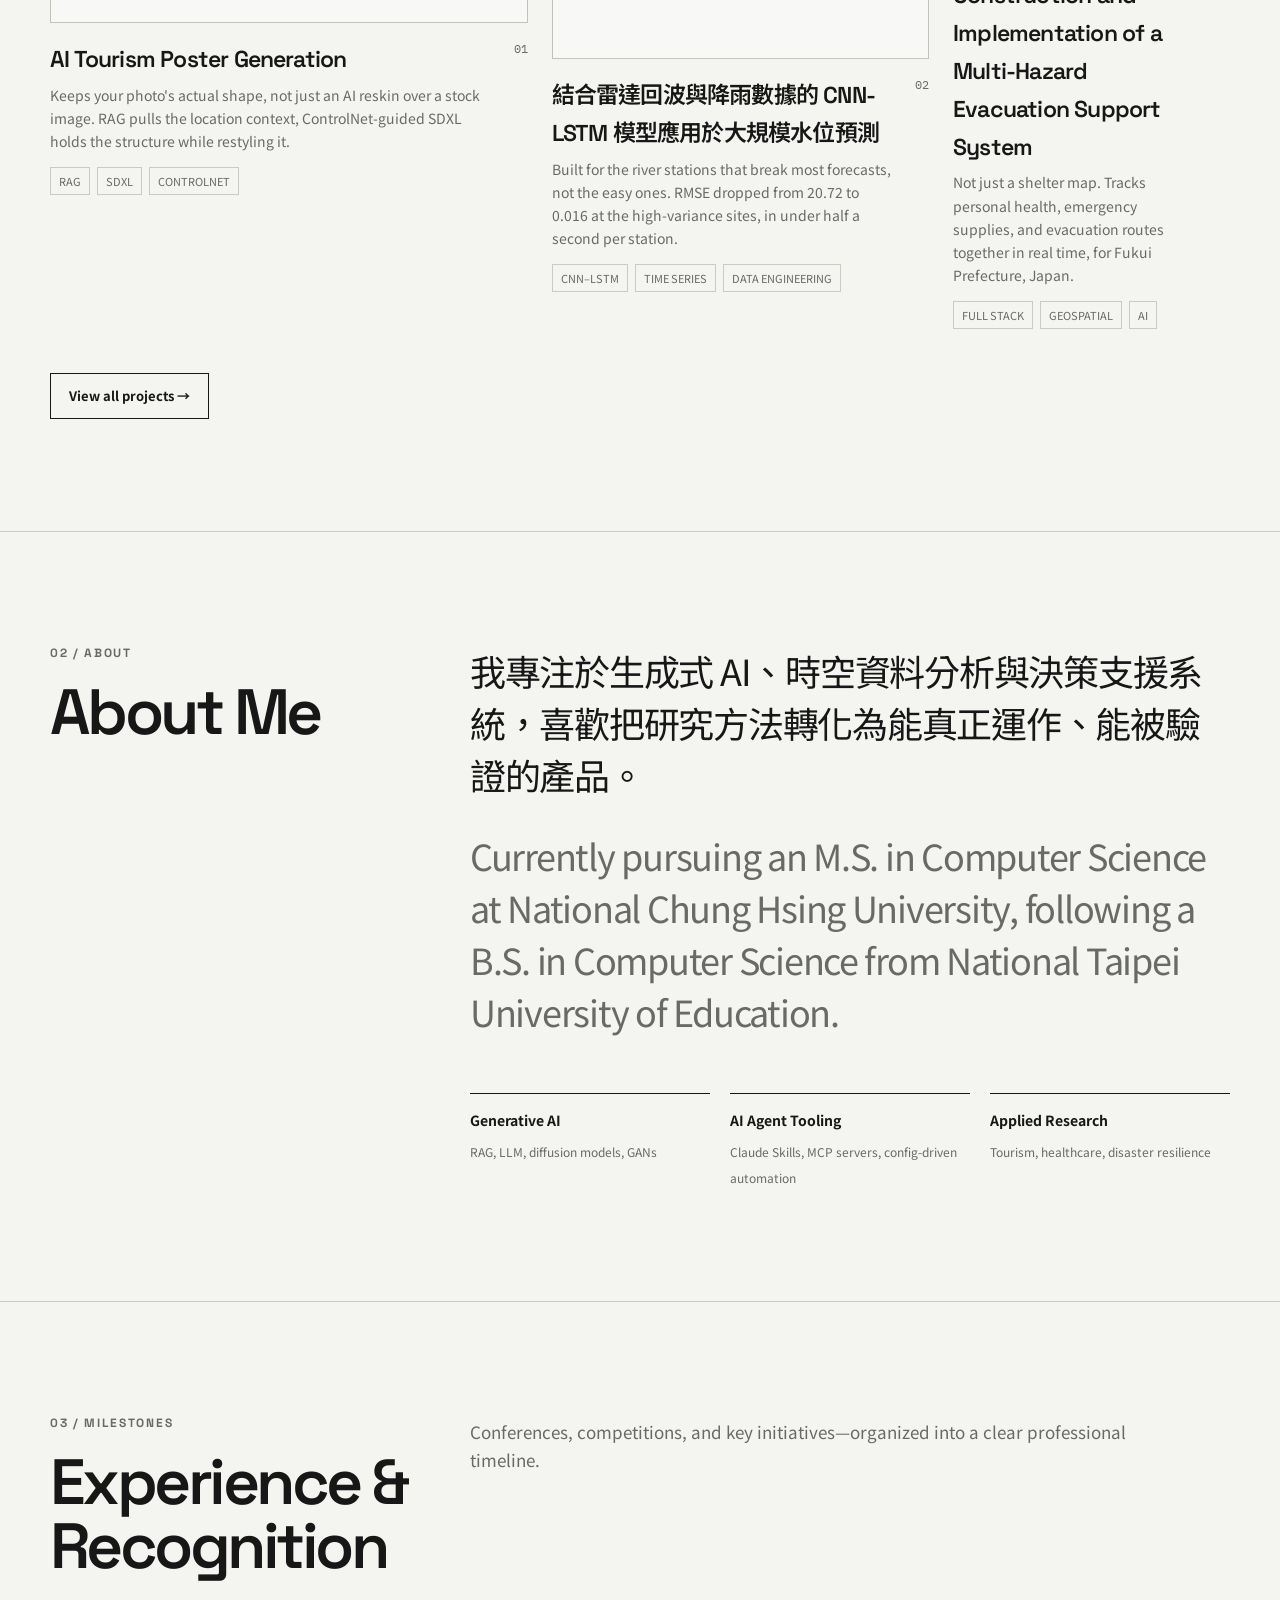
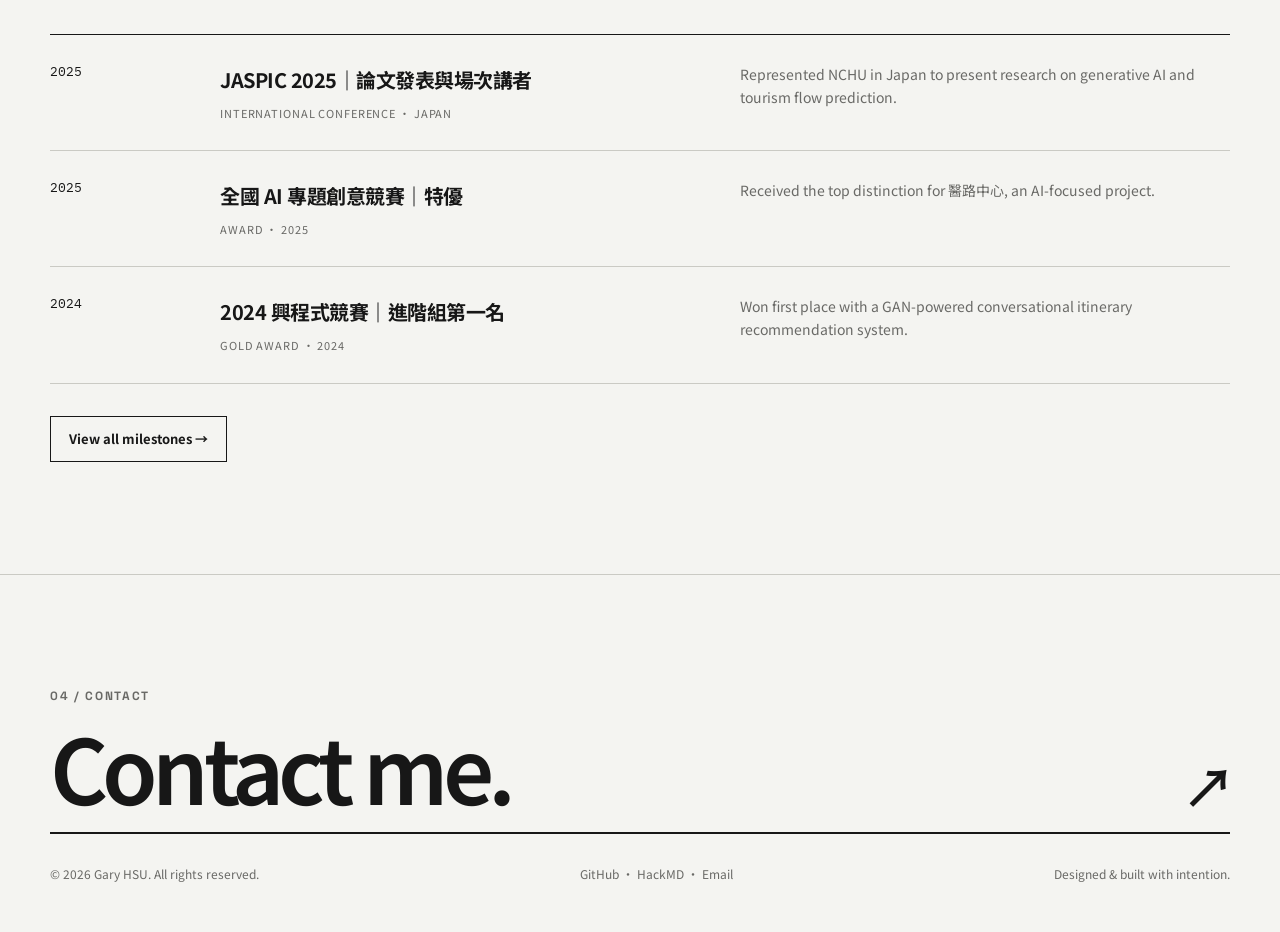
==== commit 5795155f: "Fix homepage/subpage header inconsistencies found in full audit - Critical: mobile nav on index.html" ====
--- a/index.html
+++ b/index.html
@@ -25,7 +25,7 @@
       margin: 0;
       background: var(--paper);
       color: var(--ink);
-      font-family: "Noto Sans TC", "PingFang TC", "Microsoft JhengHei", sans-serif;
+      font-family: Inter, "Noto Sans TC", "PingFang TC", "Microsoft JhengHei", sans-serif;
       font-size: 16px;
       line-height: 1.65;
     }
@@ -93,7 +93,7 @@
       justify-content: space-between;
       gap: 30px;
     }
-    .brand { font-family: "Space Grotesk", sans-serif; font-size: 15px; font-weight: 600; letter-spacing: -.02em; }
+    .brand { font-family: "Space Grotesk", "Noto Sans TC", sans-serif; font-size: 15px; font-weight: 600; }
     .brand span { margin-left: 8px; color: var(--muted); font-weight: 500; }
     .nav-links { display: flex; align-items: center; gap: 26px; font-size: 13px; }
     .nav-links a { position: relative; }
@@ -245,7 +245,7 @@
     @media (max-width: 800px) {
       .shell { width: min(calc(100% - 32px), var(--max)); }
       nav { min-height: 62px; }
-      .brand span, .nav-links a { display: none; }
+      .brand span, .nav-links .optional { display: none; }
       .hero { min-height: calc(100svh - 63px); padding-block: 54px 24px; }
       .hero-main, .section-head, .about-grid { grid-template-columns: 1fr; }
       .hero-main { align-content: center; gap: 54px; }
@@ -274,7 +274,7 @@
         <a href="milestones.html">Milestones</a>
         <a href="builds.html">Builds</a>
         <a href="notes.html">Notes</a>
-        <a href="#about">About</a>
+        <a class="optional" href="#about">About</a>
       </div>
     </nav>
   </header>
